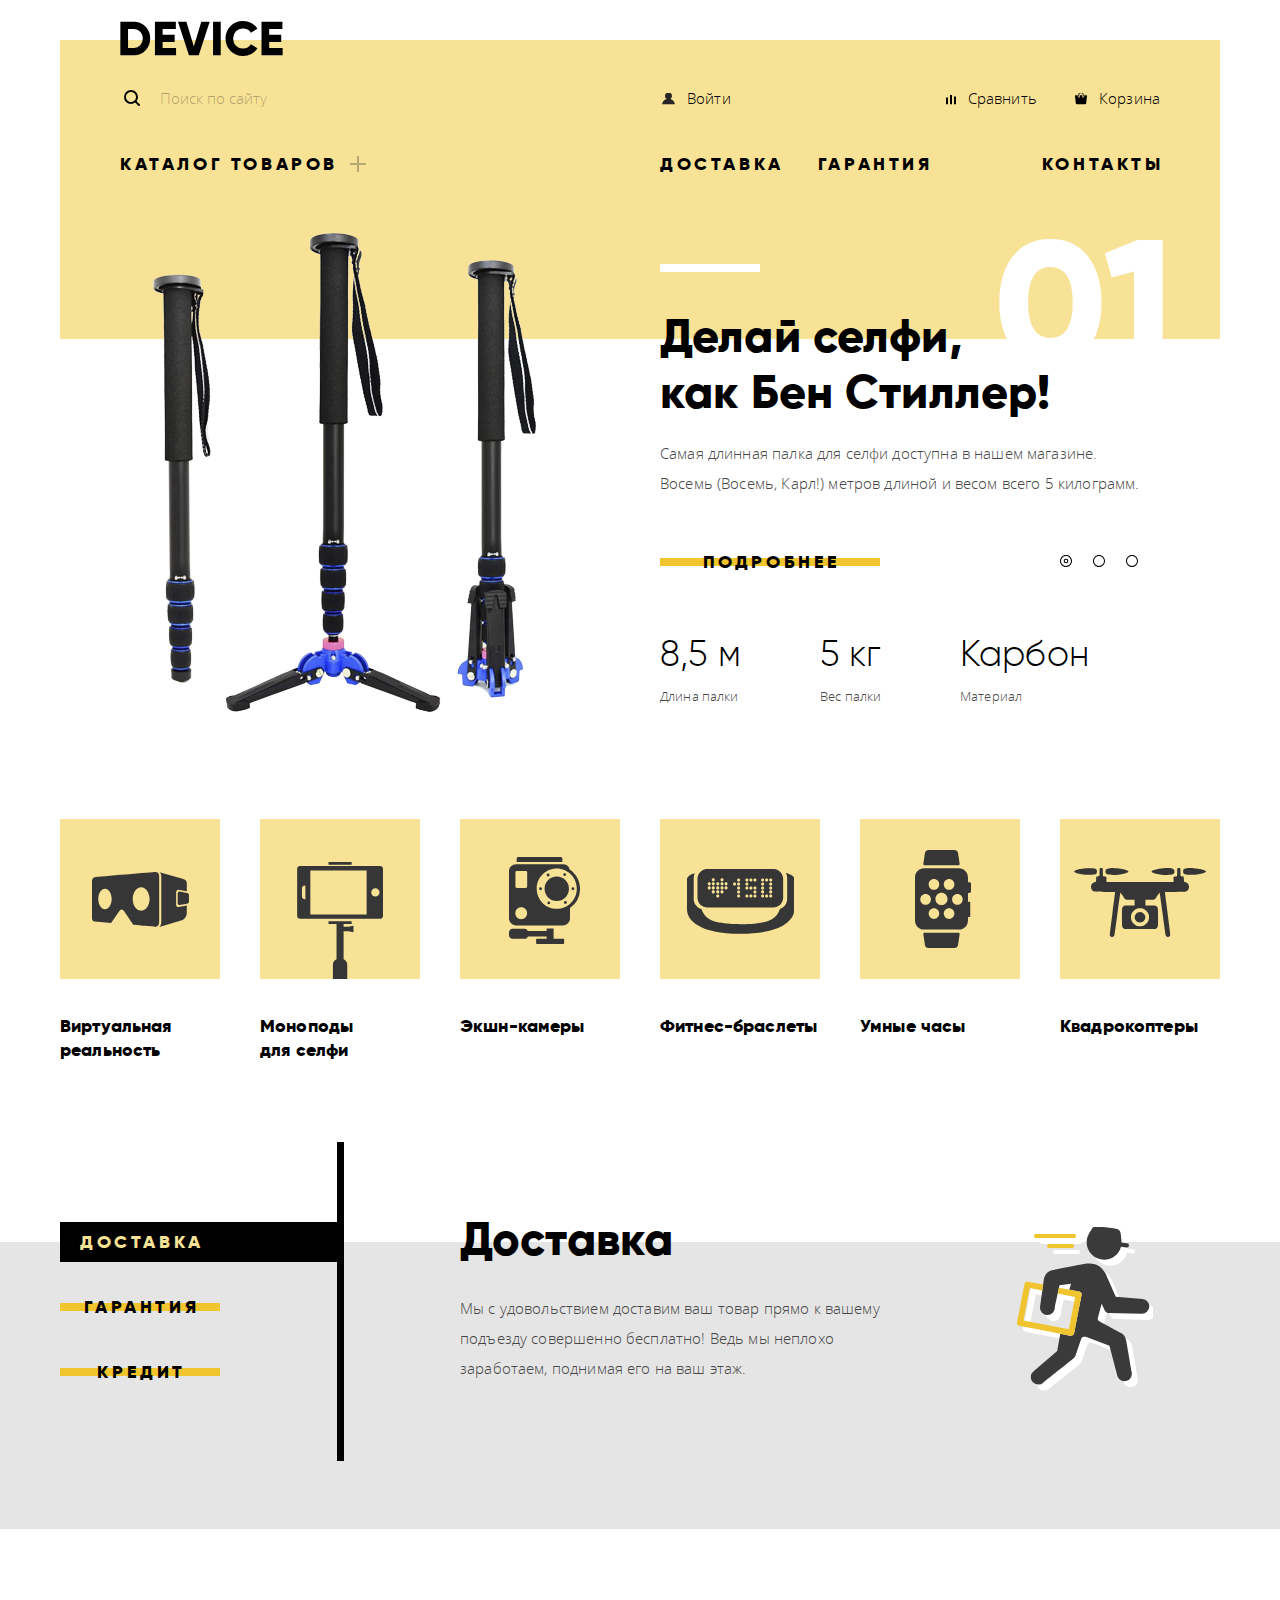
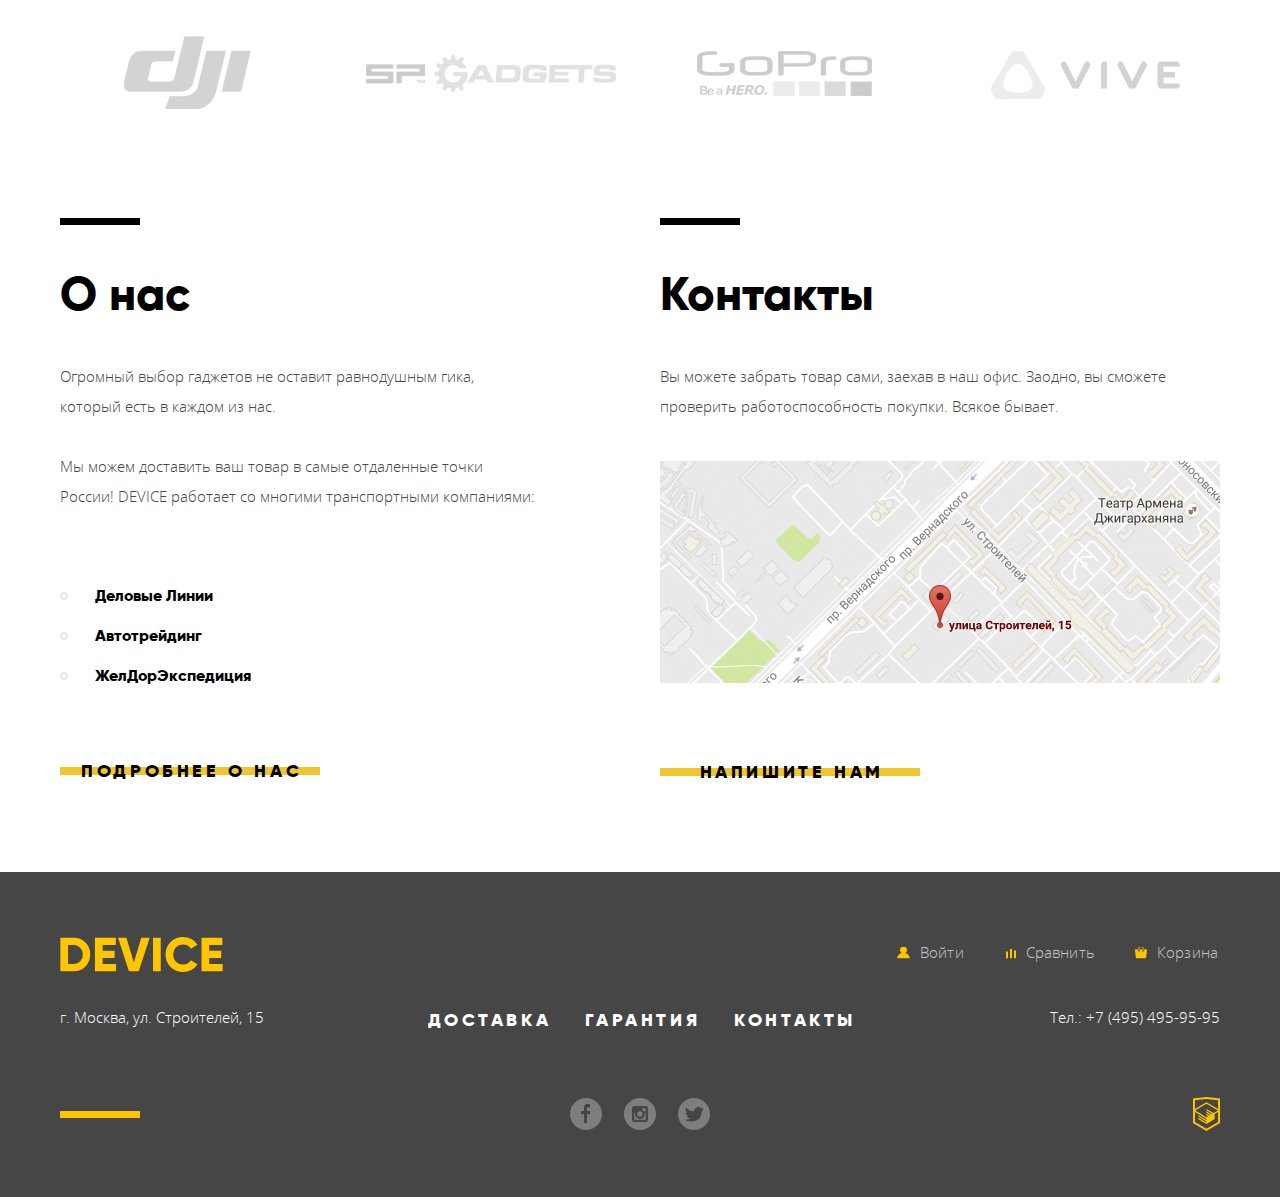
==== index.html @ 0b13998e "Исправлены атрибуты у iframe, исправлены лейблы к инпутам" ====
<!DOCTYPE html>
<html lang="ru">
	<head>
		<meta charset="utf-8">
		<title>HTML Academy: Девайс</title>
		<link rel="stylesheet" href="css/normalize.css">
		<link rel="stylesheet" href="css/style.css">
	</head>
	<body>

		<header class="main-header">
			<nav class="navigation">
				<div class="navigation__logo">
					<a>
						<img src="img/logo-header.svg" width="163" height="35" alt="Логотип интернет-магазина Девайс.">
					</a>
				</div>  
				
				<div class="nav-wrapper-top">
					<form class="navigation__search search" method="get" action="https://echo.htmlacademy.ru">
						<input class="search__field" type="search" name="search" placeholder="Поиск по сайту">
						<button type="submit" class="search__button">Найти</button>
					</form> 

					<ul class="navigation__actions header-actions">
						<li class="header-actions__item header-actions__item--login">
							<a href="#">Войти</a>
						</li>
						<li class="header-actions__item header-actions__item--compare">
							<a href="#">Сравнить</a>
						</li>
						<li class="header-actions__item header-actions__item--cart">
							<a href="#">Корзина</a>
						</li>
					</ul>
				</div>

				<div class="nav-wrapper-bottom">
					<section class="navigation__catalog nav-catalog">
						<h2 class="nav-catalog__title"> <button type="button">Каталог товаров</button></h2>
						<div class="nav-catalog__wrapper">
							<ul class="nav-catalog__list">
								<li class="nav-catalog__item">
									<a href="#">Виртуальная реальность</a>
								</li>
								<li class="nav-catalog__item">
									<a href="#">Фитнес-браслеты</a>
								</li>
								<li class="nav-catalog__item">
									<a href="#">Квадрокоптеры</a>
								</li>
								<li class="nav-catalog__item">
									<a href="catalog.html">Моноподы для селфи</a>
								</li>
								<li class="nav-catalog__item">
									<a href="#">Умные часы</a>
								</li>
								<li class="nav-catalog__item">
									<a href="#">Экшн-камеры</a>
								</li>							
							</ul>
						</div>
					</section>

					<ul class="navigation__main main-nav">
						<li class="main-nav__item"><a href="#">Доставка</a></li>
						<li class="main-nav__item"><a href="#">Гарантия</a></li>
						<li class="main-nav__item main-nav__item--contacts"><a href="#">Контакты</a></li>
					</ul>
				</div>
			</nav>

		</header>

		<main class="main-page">
			<h1 class="main-page__title visually-hidden">Device — интернет-магазин гаджетов</h1>

			<section class="popular">
				<h2 class="popular__title visually-hidden">Популярные товары</h2>

				<ol class="popular__list popular-list">
					<li class="popular-list__item popular-list__item--current" id="slide1">
						<div class="popular-list__image">
							<img src="img/slider-1.png" width="384" height="486" alt="Длинная селфи-палка с триногой.">
						</div>
						<div class="popular-list__info">
							<b class="popular-list__slogan">Делай селфи,<br> как Бен Стиллер!</b>
							<p class="popular-list__about">Самая длинная палка для селфи доступна в нашем магазине. Восемь (Восемь, Карл!) метров длиной и весом всего 5 килограмм.</p>
							<table class="popular-list__table">
								<tr>				
									<td>8,5 м</td>
									<td>Длина палки</td>
								</tr>
								<tr>				
									<td>5 кг</td>
									<td>Вес палки</td>
								</tr>
								<tr>				
									<td>Карбон</td>
									<td>Материал</td>
								</tr>
							</table>
							<a class="popular-list__more button" href="#">Подробнее</a>
						</div>
					</li>
					<li class="popular-list__item" id="slide2">
						<div class="popular-list__image">
							<img src="img/slider-2.png" width="345" height="485" alt="Фитнес-браслет с мотивирующей фразой на дисплее.">
						</div>
						<div class="popular-list__info">
							<b class="popular-list__slogan">Худеем<br> правильно!</b>
							<p class="popular-list__about">Мотивирующие фитнес-браслеты помогут найти в себе силы не пропускать занятия и соблюдать диету.</p>					
							<table class="popular-list__table">
								<tr>
									<td>48 часов</td>
									<td>Без подзарядки</td>
								</tr>
							</table>
							<a class="popular-list__more button" href="#">Подробнее</a>
						</div>
					</li>
					<li class="popular-list__item" id="slide3">
						<div class="popular-list__image">
							<img src="img/slider-3.png" width="526" height="334" alt="Квадрокоптер с лазером в виде камеры.">
						</div>
						<div class="popular-list__info">
							<b class="popular-list__slogan">Порхает как бабочка, жалит как пчела!</b>
							<p class="popular-list__about">Этот обычный, на первый взгляд, квадрокоптер оснащен мощным лазером, замаскированным под стандартную камеру.</p>
							<table class="popular-list__table">
								<tr>
									<td>800 м</td>
									<td>Дальность полета</td>
								</tr>
								<tr>
									<td>50 м</td>
									<td>Радиус поражения</td>
								</tr>
							</table>
							<a class="popular-list__more button" href="#">Подробнее</a>
						</div>
					</li>
				</ol>

				<ul class="popular__navigation popular-nav">
					<li class="popular-nav__item popular-nav__item--current">
						<button type="submit">
							<span class="visually-hidden">Первый слайд</span>
						</button>
					</li>
					<li class="popular-nav__item">
						<button type="submit">
							<span class="visually-hidden">Второй слайд</span>
						</button>
					</li>
					<li class="popular-nav__item">
						<button type="submit">
							<span class="visually-hidden">Третий слайд</span>
						</button>
					</li>
				</ul>

			</section>

			<section class="catalog">
				<h2 class="catalog__title visually-hidden">Каталог товаров</h2>
				<ul class="catalog__list">
					<li class="catalog__item catalog__item--vr">
						<a href="#">Виртуальная реальность</a>
					</li>
					<li class="catalog__item catalog__item--selfie">			
						<a href="catalog.html">Моноподы<br> для селфи</a>
					</li>
					<li class="catalog__item catalog__item--action-camera">
						<a href="#">Экшн-камеры</a>
					</li>
					<li class="catalog__item catalog__item--bracelet">
						<a href="#">Фитнес-браслеты</a>
					</li>
					<li class="catalog__item catalog__item--smart-watch">
						<a href="#">Умные часы</a>
					</li>
					<li class="catalog__item catalog__item--copter">
						<a href="#">Квадрокоптеры</a>
					</li>
				</ul>
			</section>

			<section class="services">
				<div class="services__wrapper">
					<h2 class="services__title visually-hidden">Сервисы</h2>
					
					<ul class="services__navigation services-nav">
						<li class="services-nav__item">
							<button class="button services-nav__button services-nav__button--current" type="button">
								Доставка
							</button>
						</li>
						<li class="services-nav__item">
							<button class="button services-nav__button" type="button">
								Гарантия
							</button>
						</li>
						<li class="services-nav__item">
							<button class="button services-nav__button" type="button">
								Кредит
							</button>
						</li>
					</ul>

					<ul class="services__list">
						<li class="services__item services__item--current services__item--delivery">
							<h3 class="services__subtitle">Доставка</h3>
							<p class="services__description">
								Мы с удовольствием доставим ваш товар прямо к вашему подъезду совершенно бесплатно! Ведь мы неплохо заработаем, поднимая его на ваш этаж.
							</p>
						</li>
						<li class="services__item services__item--warranty">
							<h3 class="services__subtitle">Гарантия</h3>
							<p class="services__description">
								Если из-за возгарания купленного у нас товара у нас сгорит дом — не переживайте, мы выдадим вам новый.<br> Товар, не дом, конечно же.
							</p>
						</li>
						<li class="services__item services__item--credit">
							<h3 class="services__subtitle">Кредит</h3>
							<p class="services__description">
								Залезть в долговую яму стало проще! Кредитные консультанты подберут для вас наиболее выгодные условия кредита. Выгодные для нашего банка, разумеется.
							</p>
						</li>
					</ul>
				</div>
			</section>

			<section class="companies">
				<h2 class="companies__title visually-hidden">Производители</h2>
				<ul class="companies__list">
					<li class="companies__item">
						<a class="companies__link" href="#">
							<img class="companies__image" src="img/logo-1-mod.jpg" width="260" height="100" alt="DJI">
						</a>
					</li>
					<li class="companies__item">
						<a class="companies__link" href="#">
							<img class="companies__image" src="img/logo-2-mod.jpg" width="260" height="100" alt="SP Gadgets">
						</a>
					</li>
					<li class="companies__item">
						<a class="companies__link" href="#">
							<img class="companies__image" src="img/logo-3-mod.jpg" width="260" height="100" alt="GoPro">
						</a>
					</li>
					<li class="companies__item">
						<a class="companies__link" href="#">
							<img class="companies__image" src="img/logo-4-mod.jpg" width="260" height="100" alt="VIVE">
						</a>
					</li>
				</ul>

			</section>
			<div class="index-columns">
				<section class="about">
					<h2 class="about__title">О нас</h2>

					<div class="about__info">
						<p>Огромный выбор гаджетов не оставит равнодушным гика, который есть в каждом из нас.</p>
						<p>Мы можем доставить ваш товар в самые отдаленные точки России! DEVICE работает со многими транспортными компаниями:</p>
					</div>

					<ul class="about__list">
						<li class="about__item">Деловые Линии</li>
						<li class="about__item">Автотрейдинг</li>
						<li class="about__item">ЖелДорЭкспедиция</li>
					</ul>

					<a href="#" class="about__more button">Подробнее о нас</a>

				</section>

				<section class="contacts">
					<h2 class="contacts__title">Контакты</h2>

					<p class="contacts__info">
						Вы можете забрать товар сами, заехав в наш офис. Заодно, вы сможете проверить работоспособность покупки. Всякое бывает.
					</p>

					<a href="#" class="contacts__map">
						<img src="img/map.jpg" width="560" height="222" alt="Наш магазин на карте.">
					</a>

					<a href="#" class="contacts__more button">Напишите нам</a>

				</section>
			</div>
				
			<section class="modal write-us">
				<h2 class="write-us__title visually-hidden">Форма отправки сообщения</h2>

				<button class="modal__close" type="button">
					<span class="visually-hidden">Закрыть</span>
				</button>

				<form class="write-us__form" method="post" action="https://echo.htmlacademy.ru">
					<p>
						<label class="write-us__label" for="client-name">Ваше имя:</label>
						<input class="write-us__field" name="name" id="client-name" type="text" placeholder="Имя Фамилия">
					</p>
					<p>
						<label class="write-us__label" for="client-email">Ваш e-mail:</label>
						<input class="write-us__field" name="email" id="client-email" type="text" placeholder="email@example.com">
					</p>
					<p class="write-us__textarea">
						<label class="write-us__label" for="client-message">Текст письма:</label>
						<textarea class="write-us__field" name="message" id="client-message" cols="100" rows="5" placeholder="В свободной форме"></textarea>
					</p>

					<button class="modal__send button" type="submit">Отправить</button>

				</form>
				

			</section>

			<section class="modal map">
				<h2 class="map__title visually-hidden">Наш магазин на карте</h2>

				<button class="modal__close" type="button">
					<span class="visually-hidden">Закрыть</span>
				</button>

				<div class="map__image">
					<iframe src="https://www.google.com/maps/embed?pb=!1m18!1m12!1m3!1d2249.112374947344!2d37.527429315801285!3d55.68703400453021!2m3!1f0!2f0!3f0!3m2!1i1024!2i768!4f13.1!3m3!1m2!1s0x46b54cf65f5c8955%3A0x694710ccd55501e!2z0YPQuy4g0KHRgtGA0L7QuNGC0LXQu9C10LksIDE1LCDQnNC-0YHQutCy0LAsIDExOTMxMQ!5e0!3m2!1sru!2sru!4v1551282227702" width="960" height="559" style="border:0" allowfullscreen></iframe>
					<img src="img/map-big.jpg" width="960" height="559" alt="Наш магазин находится по адресу ул. Строителей 15, Москва.">
				</div>

			</section>

		</main>

		<footer class="main-footer">
			<div class="footer-container">
				<div class="footer-wrapper-top">
					<div class="main-footer__logo">
						<a>
							<img src="img/logo-footer.svg" width="163" height="35" alt="Логотип интернет-магазина Девайс.">
						</a>
					</div>

					<ul class="main-footer__actions footer-actions">
						<li class="footer-actions__item footer-actions__item--login">
							<a href="#">Войти</a>
						</li>
						<li class="footer-actions__item footer-actions__item--compare">
							<a href="#">Сравнить</a>
						</li>
						<li class="footer-actions__item footer-actions__item--cart">
							<a href="#">Корзина</a>
						</li>
					</ul>
				</div>
				
				<div class="footer-wrapper-middle">
					<address class="footer__shop-address">
						г. Москва, ул. Строителей, 15
					</address>

					<ul class="footer__nav footer-nav">
						<li class="footer-nav__item"><a href="#">Доставка</a></li>
						<li class="footer-nav__item"><a href="#">Гарантия</a></li>
						<li class="footer-nav__item"><a href="#">Контакты</a></li>
					</ul>

					<a class="footer__shop-phone" href="tel:+7(495)495-95-95">
						Тел.: +7 (495) 495-95-95
					</a>
				</div>
				
				<div class="footer-wrapper-bottom">
					<ul class="footer__social social-list">
						<li class="social-list__item social-list__item--facebook">
							<a href="#"><span class="visually-hidden">Девайс на Фейсбуке</span></a>
						</li>
						<li class="social-list__item social-list__item--instagram">
							<a href="#"><span class="visually-hidden">Девайс в Инстаграме</span></a>
						</li>
						<li class="social-list__item social-list__item--twitter">
							<a href="#"><span class="visually-hidden">Девайс в Твиттере</span></a>
						</li>
					</ul>
					<div class="footer__copyright">
						<a href="https://htmlacademy.ru/intensive/htmlcss">
							<span class="visually-hidden">Разработано для HTML Academy</span>
						</a>
					</div>
				</div>
			</div>

		</footer>
	
	<script src="js/script.js"></script>

	</body>

</html>
---- css/style.css ----
@font-face {
	font-family: "Open Sans";
	src: url("../fonts/opensans.woff2") format("woff2"),
		 url("../fonts/opensans.woff") format("woff");
	font-weight: 400;
	font-style: normal;	
}

@font-face {
	font-family: "Open Sans";
	src: url("../fonts/opensanslight.woff2") format("woff2"),
		 url("../fonts/opensanslight.woff") format("woff");
	font-weight: 300;
	font-style: normal;	
}

@font-face {
	font-family: "Gilroy";
	src: url("../fonts/gilroylight.woff2") format("woff2"),
		 url("../fonts/gilroylight.woff") format("woff");
	font-weight: 300;
	font-style: normal;	
}

@font-face {
	font-family: "Gilroy";
	src: url("../fonts/gilroyextrabold.woff2") format("woff2"),
		 url("../fonts/gilroyextrabold.woff") format("woff");
	font-weight: 800;
	font-style: normal;	
}

body {
	margin: 0;

	font-family: "Open Sans", Arial, sans-serif;
	font-size: 15px;
	line-height: 30px;
	font-weight: 300;
	letter-spacing: 0.01em;
	color: #464646;

	background-color: #ffffff;
}

img {
	max-width: 100%;
	height: auto;
}

a {
	text-decoration: none;
}

.container {
	min-width: 1200px;
	width: 100%;

	overflow-x: hidden;
}

.main-header {
	/*position: relative;*/

	width: 1160px;
	padding: 0 20px;
	margin: 0 auto;
}

.inner-header {
	margin-bottom: 40px;
}

.navigation {
	display: flex;
	flex-direction: column;

	padding: 0 60px;
	padding-bottom: 45px;

	color: #000000;

	background-color: #f7e296;
	background-image: linear-gradient(to bottom, #ffffff 40px, #f7e296 40px);
}

.nav-wrapper-top,
.nav-wrapper-bottom {
	display: flex;
	justify-content: space-between;
	align-items: center;
}

.nav-wrapper-top {
	margin-bottom: 27px;
}

.navigation a {
	color: #000000;
}

.navigation a:hover {
	color: rgba(0, 0, 0, 0.6);
}

.navigation a:active {
	color: rgba(0, 0, 0, 0.3);
}

.navigation__logo {
	margin-top: 21px;
	margin-bottom: 10px;
}

.navigation__logo a[href]:hover,
.main-footer__logo a[href]:hover {
	opacity: 0.6;
}

.navigation__logo a[href]:active,
.main-footer__logo a[href]:active {
	opacity: 0.3;
}

.navigation__search::before {
	content: "";

	position: absolute;
	top: 50%;
	left: 4px;

	transform: translateY(-50%);

	width: 16px;
	height: 16px;

	background-image: url(../img/search.svg);
	background-repeat: no-repeat;
	background-position: 0 0;
}

.navigation__search {
	position: relative;

	width: 400px;
	padding-left: 40px;
}

.search__field {
	padding: 0;

	color: #000000;
	font-family: inherit;
	font-weight: inherit;

	background-color: transparent;

	border: none;
}

.search__field::placeholder {
	color: rgba(0, 0, 0, 0.3);
}

.navigation__search:hover .search__field::placeholder { 
	color: rgba(0, 0, 0, 0.6);
} 

.search__button {
	padding: 15px 20px;
	margin-left: 11px;

	visibility: hidden;

	transition-property: visibility;
	transition-duration: 0.1s;

	color: #000000;
	font-family: inherit;
	font-weight: inherit;

	background-color: #f7e296;

	border: none;
	outline: 2px solid #000000;
}

.search__button:hover,
.search__button:focus {
	visibility: visible;

	color: #ffffff;

	background-color: #000000;

	outline: 2px solid #000000;
}

.search__button:active {
	color: rgba(255, 255, 255, 0.3);
}

.search__field {
	width: 300px;
}

.search__field:focus {
	color: #000000;

	outline: none;
}

.search__field:focus + .search__button {
	visibility: visible;

	color: #000000;

	background-color: #f7e296;
}

.search__button::after {
	content: "";

	position: absolute;
	top: 100%;
	right: 0;

	width: 0;
	height: 2px;

	background-color: #000000;

	transition-property: width;
	transition-duration: 0.35s;
}

.search__field:focus + .search__button::after {
	width: 100%;
}

.header-actions {
	display: flex;
	flex-wrap: wrap;

	margin: 0;
	padding: 0;
	width: 485px;

	list-style: none;
}

.header-actions__item a {
	position: relative;

	margin-left: 50px;
	padding-left: 12px;
}

.header-actions__item:first-child a {
	margin-left: 0;
	/*padding-left: 26px;*/
	margin-left: 0;
}

.header-actions__item a::before {
	content: "";

	position: absolute;
	top: 50%;
	/*left: 0;*/
	right: 100%;

	transform: translateY(-50%);
	margin-top: -1px;

	width: 15px;
	height: 15px;

	/*background-color: #fff;*/
}

.header-actions__item--login a::before {
	background-image: url("../img/user.svg");
	background-position: right bottom;
	background-repeat: no-repeat;
}

.header-actions__item--compare a::before {
	background-image: url("../img/compare.svg");
	background-position: right bottom;
	background-repeat: no-repeat;
}

.header-actions__item--cart a::before {
	background-image: url("../img/cart.svg");
	background-position: right bottom;
	background-repeat: no-repeat;
}

.header-actions__item a:hover::before {
	opacity: 0.6;
}

.header-actions__item a:active::before {
	opacity: 0.3;
}

.header-actions__item--login {
	margin-right: auto;
}

.inner-header .header-actions__item--login {
	margin-right: 0;
}

.header-actions__item--logout {
	margin-right: auto;
	margin-left: 20px;
}

.header-actions__item--logout button {
	padding: 0;

	cursor: pointer;

	font: inherit;
	color: rgba(0, 0, 0, 0.3);

	background-color: transparent;

	border: none;
}

.nav-wrapper-bottom {
	position: relative;
}

.nav-catalog__title {
	display: inline-flex;

	margin: 0;
	width: 300px;
}

.nav-catalog__title button {
	position: relative;

	padding: 0;
	padding-right: 28px;

	font-family: "Gilroy", Arial, sans-serif;
	font-weight: 800;
	font-size: 18px;
	line-height: 24px;
	letter-spacing: 0.2em;
	text-transform: uppercase;

	background-color: transparent;

	border: none;
}

.nav-catalog__title button:hover {
	cursor: pointer; 

	color: rgba(0, 0, 0, 0.6);
}

.nav-catalog__title button:active {
	color: rgba(0, 0, 0, 0.3);
}

.nav-catalog__title button::after {
	opacity: 0.3;

	content: "";

	position: absolute;
	top: 50%;
	right: 0;

	transform: translateY(-50%);

	width: 16px;
	height: 16px;

	background-image: url(../img/plus.svg);
	background-position: 0 0;
	background-repeat: no-repeat;
}

.nav-catalog__wrapper {
	display: none;

	position: absolute;
	top: 100%;
	left: -60px;

	width: 100%;
	padding: 0px 60px;

	background-color: #f7e296;
}

.nav-catalog__list {
	display: flex;
	flex-wrap: wrap;

	margin: 0;
	padding: 32px 0;
	padding-top: 18px;

	width: 700px;

	line-height: 36px;

	list-style: none;
}

.nav-catalog__item {
	/*margin-left: 40px;*/
	width: 200px;
}

.nav-catalog__item:nth-child(3n-1) {
	margin-left: 40px;
}

.nav-catalog__item:nth-child(5) {
	width: 400px;
}

.main-nav {
	display: flex;
	flex-wrap: wrap;

	margin: 0;
	padding: 0;
	width: 500px;
	
	font-family: "Gilroy", Arial, sans-serif;
	font-weight: 800;
	font-size: 18px;
	line-height: 24px;
	letter-spacing: 0.2em;
	text-transform: uppercase;

	list-style: none;
}

.main-nav__item {
	margin-right: 34px;
}

.main-nav__item:last-child {
	margin-right: -0.2em; /* это ок? :с */
}

.main-nav__item--contacts {
	margin-left: auto;
}

.popular {
	margin: 0 auto;
	margin-bottom: 40px;
	width: 1160px;
	padding: 0 20px;
}

.popular-nav {
	transform: translate(1000px, -203px);

	display: flex;
	flex-wrap: wrap;
	justify-content: space-between;

	margin: 0;
	padding: 0;
	width: 78px;

	list-style: none;
}

.popular-nav__item button {
	cursor: pointer;
	
	width: 12px;
	height: 12px;
	padding: 0;

	border: none;
	
	background-image: url(../img/slider-button-empty.svg);
	background-repeat: no-repeat;
	background-size: 12px 12px;
	background-color: transparent;
	/*background-color: #ff0;*/
}

.popular-nav__item--current button {
	background-image: url(../img/slider-button.svg);
}

.popular-list {
	counter-reset: myCounter;

	box-sizing: border-box;
	margin: 0;
	padding: 0;

	list-style: none;
}

.popular-list__item {
	visibility: visible;

	display: flex;

	background-image: linear-gradient(to bottom, #f7e296 115px, transparent 115px);
}

.popular-list__item:nth-child(2),
.popular-list__item:nth-child(3) {
	position: absolute;
	visibility: hidden;
}

.popular-list__image {
	box-sizing: border-box;
	margin: 0 auto;
	min-height: 525px;
}

.popular-list__item:nth-child(1) .popular-list__image {
	padding-top: 5px;
	padding-left: 30px;
}

.popular-list__item:nth-child(2) .popular-list__image {
	padding-top: 15px;
	padding-left: 44px;
}

.popular-list__item:nth-child(3) .popular-list__image {
	padding-top: 70px;
	padding-left: 10px;
}

.popular-list__info {
	position: relative;

	display: flex;
	flex-direction: column;

	width: 500px;
	padding-right: 60px;
	padding-top: 84px;
	margin-left: auto;
}

.popular-list__info::before {
	content: "";

	position: absolute;
	top: 40px;
	left: 0;

	width: 100px;
	height: 8px;

	background-color: #fff;
}

.popular-list__info::after {
	counter-increment: myCounter;
  	content: "0" counter(myCounter);

	position: absolute;
	top: -10px;
	right: 45px;
	
	font-family: "Gilroy", Arial, sans-serif;
	font-weight: 800;
	font-size: 179px;
	line-height: 179px;
	color: #ffffff;

	z-index: 0;

	/*background-color: #f0f;*/
}

.popular-list__slogan {
	display: block;

	margin-bottom: 18px;

	font-family: "Gilroy", Arial, sans-serif;
	font-weight: 800;
	font-size: 47px;
	line-height: 56px;
	color: #000000;

	z-index: 1;
}

.popular-list__about {
	width: 490px;
	margin: 0;
	margin-bottom: 44px;
}

.popular-list__table {
	order: 4;

	border-collapse: collapse;
	border-spacing: 0;
}

.popular-list__table tbody {
	display: flex;
}

.popular-list__table tr {
	display: flex;
	flex-direction: column;

	width: 160px;
}

.popular-list__table tr:nth-child(2n) {
	width: 140px;
}

.popular-list__table td {
	padding: 0;

	font-size: 13px;
	line-height: 20px;
}

.popular-list__table td:nth-child(2n-1) {
	padding-bottom: 8px;

	font-family: "Gilroy", Arial, sans-serif;
	font-weight: 300;
	font-size: 36px;
	line-height: 48px;
	color: #000000;
}

.popular-list__more {
	display: block;
	margin-bottom: 48px;

	width: 220px;

	text-align: center;
}

.catalog__list {
	display: flex;
	flex-wrap: wrap;
	justify-content: space-between;

	width: 1160px;
	margin: 0 auto;
	margin-bottom: 80px;
	padding: 0 20px;

	list-style: none;
}

.catalog__item {
	width: 160px;

	font-family: "Gilroy", Arial, sans-serif;
	font-weight: 800;
	font-size: 18px;
	line-height: 24px;
	color: #000000;
}

.catalog__item a {
	position: relative;

	display: block;

	padding-top: 195px;

	color: #000000;

	background-image: linear-gradient(to bottom, #f7e296 160px, transparent 160px);
}

.catalog__item a:hover {
	background-image: linear-gradient(to bottom, #f0c52e 160px, transparent 160px);
}

.catalog__item a:active {
	color: rgba(0, 0, 0, 0.3);
}

.catalog__item a:active::before {
	opacity: 0.3;
}

.catalog__item a::before {
	content: "";

	position: absolute;
	top: 0;
	left: 0;

	width: 100%;
	height: 160px;
	margin-bottom: 35px;

	background-repeat: no-repeat;
	background-position: center center;
}

.catalog__item--vr a::before {
	background-image: url(../img/popular-1.svg);
}

.catalog__item--selfie a::before {
	background-image: url(../img/popular-2.svg);
	background-position: center bottom;
}

.catalog__item--action-camera a::before {
	background-image: url(../img/popular-3.svg);
	background-position: 49px 38px;
}

.catalog__item--bracelet a::before {
	background-image: url(../img/popular-4.svg);
	background-position: center 50px;
}

.catalog__item--smart-watch a::before {
	background-image: url(../img/popular-5.svg);
	background-position: 55px center;
}

.catalog__item--copter a::before {
	background-image: url(../img/popular-6.svg);
	background-position: center 49px;
}

.services {
	margin-bottom: 95px;

	background-image: linear-gradient(to bottom, transparent 100px, #e5e5e5 100px);
}

.services__wrapper {
	display: flex;

	width: 1160px;
	padding: 0 20px;
	margin: 0 auto;
}

.services-nav {
	position: relative;

	flex-shrink: 0;

	width: 280px;
	margin: 0;
	padding: 0;
	padding-top: 80px;
	padding-bottom: 44px;

	list-style: none;
}

.services-nav::after {
	content: "";

	position: absolute;
	top: 0;
	right: -4px;

	width: 7px;
	height: calc(100% - 68px);

	background-color: #000000;
}

.services-nav__item {
	margin-bottom: 25px;
}

.services-nav__button {
	cursor: pointer;

	width: 160px;

	border: none;
}

button.services-nav__button--current {
	width: 100%;
	padding-left: 20px;
	
	text-align: left;
	color: #f7e296;
	
	background: none;
	background-color: #000000;
}

.services__list {
	width: 100%;
	margin: 0;
	padding: 0;
	margin-left: 120px;
	margin-bottom: 146px;

	list-style: none;
}

.services__item {
	position: relative;

	display: none;
	
	margin-top: 73px;
}

.services__item--current {
	display: block;
}

.services__item::after {
	content: "";

	position: absolute;
	right: 0;
	bottom: 0;

	width: 180px;
	height: 200px;

	background-repeat: no-repeat;
}

.services__item--delivery::after {
	right: 45px;
	bottom: -8px;

	background-image: url(../img/delivery.svg);
	background-position: bottom center;
}

.services__item--warranty::after {
	right: 45px;
	bottom: -15px;

	background-image: url(../img/warranty.svg);
	background-position: bottom center;
}

.services__item--credit::after {
	right: 57px;
	bottom: -8px;

	background-image: url(../img/credit.svg);
	background-position: bottom center;
}

.services__subtitle {
	margin: 0;
	margin-bottom: 30px;

	font-family: "Gilroy", Arial, sans-serif;
	font-weight: 800;
	font-size: 47px;
	line-height: 48px;
	color: #000000;
}

.services__description {
	width: 435px;
	margin: 0;
}

.companies {
	margin-bottom: 85px;
}

.companies__list {
	display: flex;
	flex-wrap: wrap;
	justify-content: space-between;
	
	width: 1160px;
	margin: 0 auto;
	padding: 0 20px;

	list-style: none;
}

.companies__image {
	filter: grayscale(100%);
	opacity: 0.2;
}

.companies__link:hover .companies__image {
	filter: grayscale(0);
	opacity: 1;
}

.index-columns {
	display: flex;
	justify-content: space-between;

	width: 1160px;
	margin: 0 auto;
	margin-bottom: 80px;
	padding: 0 20px;
}

.about,
.contacts {
	position: relative;

	width: 560px;
	padding-top: 52px;

	letter-spacing: 0;

	background-color: #ffffff;
}

.about::before,
.contacts::before {
	content: "";

	position: absolute;
	top: 0;
	left: 0;

	width: 80px;
	height: 7px;

	background-color: #000000;
}

.about__info {
	width: 475px;
}

.about__info p {
	margin: 0;
	margin-bottom: 30px;

}

.about__info p:last-child {
	margin-bottom: 65px;
}

.about__list {
	padding: 0;
	margin-bottom: 55px;

	list-style: none;
}

.about__item {
	position: relative;

	padding-left: 35px;

	font-family: "Gilroy", Arial, sans-serif;
	font-weight: 800;
	font-size: 16px;
	line-height: 40px;
	color: #000000;
}

.about__item::before {
	content: "";

	position: absolute;
	top: 50%;
	left: 0;

	transform: translateY(-50%);

	width: 8px;
	height: 8px;
	border-radius: 50%;

	background-color: #e5e5e5;
}

.about__item::after {
	content: "";

	position: absolute;
	top: 50%;
	left: 2px;

	transform: translateY(-50%);

	width: 4px;
	height: 4px;
	border-radius: 50%;

	background-color: #ffffff;
}

.about__title,
.contacts__title,
.inner-page__title {
	margin: 0;
	margin-bottom: 43px;

	font-family: "Gilroy", Arial, sans-serif;
	font-weight: 800;
	font-size: 47px;
	line-height: 48px;
	color: #000000;
}

.about__more,
.contacts__more {
	display: block;
	
	width: 260px;

	text-align: center;
}

.contacts__info {
	margin: 0;
	margin-bottom: 40px;
}

.contacts__map {
	display: block;

	margin-bottom: 60px;
}

.button {
	box-sizing: border-box;

	padding: 8px 0;
	padding-left: 0.2em;

	font-family: "Gilroy", Arial, sans-serif;
	font-weight: 800;
	font-size: 18px;
	line-height: 24px;
	letter-spacing: 0.2em;
	text-transform: uppercase;
	color: #000000;

	background-image: linear-gradient(#f0c52e, #f0c52e);
	background-size: 100% 8px;
	background-repeat: no-repeat;
	background-position: left center;
	background-color: transparent;

	transition: 0.3s background;

}

.button:hover {
	background-size: 100% 100%;
}

.button:active {
	color: rgba(0, 0, 0, 0.3);
}

.inner-page {
	width: 1160px;
	margin: 0 auto; 
	padding: 0 20px;

	/*outline: 3px solid red;*/
}

.inner-nav-wrapper {
	width: 1040px;
	margin: 0 auto; 
	margin-bottom: 47px;
}

.inner-page__title {
	margin-bottom: 23px;
}

.breadcrumbs {
	display: flex;
	flex-wrap: wrap;

	padding: 0;
	margin: 0;

	list-style: none;

	font-size: 14px;
	line-height: 24px;
	color: rgba(0, 0, 0, 0.3);
}

.breadcrumbs__item {
	position: relative;

	margin-right: 37px;
}

.breadcrumbs__item::after {
	content: "";

	position: absolute;
	top: 50%;
	left: 100%;

	transform: translateY(-50%);

	width: 4px;
	height: 7px;
	margin-left: 17px;

	background-image: url(../img/nav-arrow.svg);
	background-repeat: no-repeat;
	background-position: center 0;
}

.breadcrumbs__item--current::after {
	display: none;
}


.breadcrumbs__item a {
	color: rgba(0, 0, 0, 0.3);
}

.breadcrumbs__item a[href]:hover {
	color: rgba(0, 0, 0, 0.6);
}

.breadcrumbs__item a[href]:active {
	color: rgba(0, 0, 0, 0.1);
}

.catalog-columns {
	display: flex;

	width: 1160px;
}

.filter {
	position: relative;

	min-width: 268px;
	margin-left: 60px;

	background-color: #efefef;
}

.filter::before {
	content: "";

	position: absolute;
	top: 0;
	right: 100%;

	width: 600%;
	height: 100%;

	background-image: linear-gradient(to bottom, #dbdbdb 70px, #eeeeee 70px);
}

.filter fieldset {
	border: none;
	padding: 0;
	margin-bottom: 32px;
}

.filter__title,
.sort__title {
	margin: 0;

	font-family: "Gilroy", Arial, sans-serif;
	font-weight: 800;
	font-size: 16px;
	line-height: 24px;
	letter-spacing: 0.2em;
	color: #000000;
	text-transform: uppercase;
}

.filter__title {
	display: flex; /**/
	align-items: center;

	width: 100%;
	min-height: 70px;
	margin-bottom: 68px;

	background-color: #dbdbdb;
}

.filter__form {
	width: 200px;
}

.filter__parameter {
	margin-bottom: 18px;

	font-family: "Gilroy", Arial, sans-serif;
	font-weight: 800;
	font-size: 18px;
	line-height: 24px;
	color: #000000;
}

.filter__parameter::before {
	content: "";

	display: block;
	margin-bottom: 10px;

	width: 200px;
	height: 2px;

	background-color: #000000;
}

.range-filter {
	position: relative;

	margin-top: 17px;
	margin-bottom: 5px;
}

.scale {
	width: auto;
	height: 2px;

	background-color: #dbdbdb;
}

.bar {
	width: 60%;
	height: 100%;

	background-color: #91c92f;
}

.toggle {
	position: absolute;

	width: 20px;
	height: 22px;

	background-image: url(../img/filter-button.svg);
}

.toggle-min {
	top: -10px;
	left: -7px;
}

.toggle-max {
	top: -10px;
	left: 105px;
}

.price-controls label,
.price-controls input {
	font-family: "Gilroy", Arial, sans-serif;
	font-weight: 300;
	font-size: 14px;
	line-height: 24px;
	letter-spacing: 0;
	color: rgba(0, 0, 0, 0.2);
}

.price-controls input {
	width: 65px;
	height: auto;
	padding: 0;

	background-color: transparent;
	border: none;
}

.filter-list {
	margin: 0;
	padding: 0;

	list-style: none;

	font-size: 14px;
	line-height: 40px;
	color: #000000;
}

.filter-list__item {
	padding-left: 40px;
}

.filter-list__item label {
	position: relative;

	display: block;

	cursor: pointer;
}

.filter-list__checkbox + label::before {
	content: "";

	position: absolute;
	top: 50%;
	left: -41px;

	transform: translateY(-50%);

	width: 27px;
	height: 23px;

	background-image: url(../img/checkbox-off.svg);
	background-repeat: no-repeat;
	background-position: 0 0;
}

.filter-list__checkbox + label:hover::before,
.filter-list__checkbox:focus + label::before {
	opacity: 0.6;
}

.filter-list__checkbox + label:active::before {
	opacity: 1;
	background-image: url(../img/checkbox-on.svg);
}

.filter-list__checkbox:checked + label::before {
	background-image: url(../img/checkbox-on.svg);
}

.filter-list__checkbox:checked + label:hover::before,
.filter-list__checkbox:focus:checked + label::before {
	opacity: 0.6;
}

.filter-list__checkbox:checked + label:active::before {
	opacity: 1;
	background-image: url(../img/checkbox-off.svg);
}

.filter-list__checkbox:disabled + label::before,
.filter-list__checkbox:disabled + label:hover::before,
.filter-list__checkbox:disabled + label:active::before {
	opacity: 0.25;
	background-image: url(../img/checkbox-off.svg);
}

.filter-list__checkbox:checked:disabled + label::before,
.filter-list__checkbox:checked:disabled + label:hover::before,
.filter-list__checkbox:checked:disabled + label:active::before {
	opacity: 0.25;
	background-image: url(../img/checkbox-on.svg);
}

.filter-list__radio + label::before {
	content: "";

	position: absolute;
	top: 50%;
	left: -42px;

	transform: translateY(-50%);

	width: 25px;
	height: 25px;

	background-image: url(../img/radio-off.svg);
	background-repeat: no-repeat;
}

.filter-list__radio:checked + label::before {
	background-image: url(../img/radio-on.svg);
}

.filter-list__radio:hover + label::before,
.filter-list__radio:focus + label::before {
	opacity: 0.6;
}

.filter-list__radio:active + label::before {
	opacity: 1;
	background-image: url(../img/radio-on.svg);
}

.filter-list__radio:checked:active + label::before {
	opacity: 1;
	background-image: url(../img/radio-off.svg);
}

.filter-list__radio:checked:disabled + label::before,
.filter-list__radio:checked:disabled:active + label::before {
	opacity: 0.25;
	background-image: url(../img/radio-on.svg);
}

.filter-list__radio:disabled + label::before,
.filter-list__radio:disabled:active + label::before {
	opacity: 0.25;
	background-image: url(../img/radio-off.svg);
}

.filter__button {
	cursor: pointer;

	border: none;

	width: 100%;
}

.sort {
	display: flex;
	justify-content: space-between;
	align-items: center;

	width: 760px;
	min-height: 70px;
	padding-left: 72px;

	background-color: #ebebeb;
}

.sort-wrapper {
	display: flex;
	justify-content: space-between;
	align-items: center;

	width: 560px;
}

.sort__list {
	display: flex;
	flex-wrap: wrap;
	justify-content: space-between;

	margin: 0;
	padding: 0;

	list-style: none;

	font-size: 14px;
	line-height: 18px;
	letter-spacing: 0;
	color: rgba(0, 0, 0, 0.3);
}

.sort__list:first-child {
	width: 288px;
}

.sort__type a {
	color: rgba(0, 0, 0, 0.3);
}

.sort__type a[href]:hover {
	color: rgba(0, 0, 0, 0.6);
}

.sort__type a[href]:active {
	color: rgba(0, 0, 0, 1);
}

.sort__type--current,
.sort__type--current a {
	color: #000000;
}

.sort__arrow a {
	display: block;
	margin-left: 20px;

	width: 10px;
	height: 10px; 

	background-repeat: no-repeat;
	background-position: 0 0; 
}

.sort__arrow a[href] {
	opacity: 0.2;
}

.sort__arrow a[href]:hover {
	opacity: 0.4;
}

.sort__arrow a[href]:active {
	opacity: 1;
}

.sort__arrow--up a {
	background-image: url(../img/icon-up-dir.svg);
}

.sort__arrow-down a {
	background-image: url(../img/icon-down-dir.svg);
}

.product-cards {
	position: relative;
}

.product-cards::after {
	content: "";

	position: absolute;
	top: 0;
	left: 100%;

	width: 600%;
	height: 70px;
	
	background-image: linear-gradient(to bottom, #ebebeb 70px, transparent 70px);
}

.product-cards-wrapper {
	width: 760px;
	margin-left: auto;
}

.product-cards__list {
	display: flex;
	flex-wrap: wrap;

	padding: 0;
	margin-top: 70px;
	margin-bottom: 35px;
	width: 760px;

	list-style: none;
}

.product-cards__item {
	display: flex;
	flex-direction: column;

	margin-left: 40px;
	margin-bottom: 45px;
}
.product-cards__item:nth-child(2n+1) {
	margin-left: 0;
}

.product-cards__item:nth-child(3n),
.product-cards__item:nth-child(4n) {
	margin-bottom: 0;
}

.product-cards__item--new {
	position: relative;
}

.product-cards__item--new::after {
	content: "New";

	position: absolute;
	top: 29px;
	right: 27px;

	box-sizing: border-box;

	width: 60px;
	height: 60px;
	padding-top: 17px;
	padding-left: 12px;

	font-family: "Gilroy", Arial, sans-serif;
	font-weight: 800;
	font-size: 14px;
	line-height: 24px;
	color: rgba(0, 0, 0, 0.2);
	text-transform: uppercase;
	letter-spacing: 0.05em;

	border-radius: 50%;
	border: 2px solid rgba(0, 0, 0, 0.2);
}

.card-wrapper {
	order: 2;

	display: flex;
	justify-content: space-between;
}

.product-cards__photo-container {
	cursor: pointer;

	position: relative;

	width: 360px;
	height: 380px;

	margin-bottom: 30px;
}

.product-cards__photo-container:hover > .product-cards__actions-list,
.product-cards__photo-container:focus > .product-cards__actions-list,
.product-cards__photo-container:focus-within > .product-cards__actions-list {
	visibility: visible;
}

.product-cards__name {
	width: 260px;
	/* не подобрать! */
}

.product-cards__name,
.product-cards__name a {
	margin: 0;

	font-family: "Gilroy", Arial, sans-serif;
	font-weight: 800;
	font-size: 18px;
	line-height: 24px;
	color: #000000;
}

.product-cards__price {
	font-family: "Gilroy", Arial, sans-serif;
	font-weight: 300;
	font-size: 16px;
	line-height: 24px;

}

.product-cards__actions-list {
	position: absolute;

	width: 100%;
	height: 100%;

	display: flex;
	flex-direction: column;
	justify-content: center;
	align-items: center;

	background-color: rgba(238, 238, 238, 0.7);

	visibility: hidden;

	transition: visibility 0.5s;
}

.card-actions__button {
	cursor: pointer;

	margin-bottom: 20px;

	border: none;
}

.card-actions__button--to-cart {
	width: 200px;
}

.card-actions__button--to-compare {
	padding: 0;

	font-size: 13px;
	line-height: 20px;
	color: rgba(0, 0, 0, 0.5);

	background-color: transparent;
}

.card-actions__button--to-compare:hover {
	color: rgba(0, 0, 0, 1);
}

.card-actions__button--to-compare:active {
	color: rgba(0, 0, 0, 0.2);
}

.pagination {
	display: flex;
	flex-wrap: wrap;
	align-items: center;
	justify-content: space-between;

	margin: 0 auto;
	padding: 0;
	margin-bottom: 77px;
	margin-right: -0.2em;

	font-family: "Gilroy", Arial, sans-serif;
	font-weight: 800;
	font-size: 16px;
	line-height: 24px;
	color: rgba(0, 0, 0, 1);
	letter-spacing: 0.2em;
	text-transform: uppercase;

	background-color: #ebebeb;
}

.pagination__wrapper {
	display: inline-flex;

	width: 200px;
}

.pagination__wrapper:last-child {
	justify-content: flex-end;
}

.pagination a {
	display: block;

	padding-top: 24px;
	padding-bottom: 23px;
}

.pagination__prev,
.pagination__next {
	padding-left: 30px;
	padding-right: 30px;

	color: rgba(0, 0, 0, 1);
}

.pagination__prev:hover,
.pagination__next:hover {
	background-color: #d9d9d9;
}

.pagination__prev:active,
.pagination__next:active {
	color: rgba(0, 0, 0, 0.3);
}

.pagination__list {
	display: flex;
	flex-wrap: wrap;
	justify-content: space-between;

	padding: 0;
	margin: 0;
	width: 90px;

	list-style: none;
}

.pagination__item a[href] {
	color: rgba(0, 0, 0, 0.3);
}

.pagination__item a[href]:hover {
	color: rgba(0, 0, 0, 0.6);
}

.pagination__item a[href]:active {
	color: rgba(0, 0, 0, 1);
}

.main-footer {
	min-width: 1200px;
	display: flex;
	flex-direction: column;

	color: #ffffff;

	background-color: #464646;
}

.footer-container {
	width: 1160px;
	margin: 0 auto;
	padding: 65px 20px;
	/*padding-left: 21px;*/
}

.footer-wrapper-top,
.footer-wrapper-middle,
.footer-wrapper-bottom {
	display: flex;
	justify-content: space-between;
}

.footer-wrapper-top {
	margin-bottom: 21px;
}

.main-footer__logo {
	width: 180px;
}

.footer-actions {
	display: flex;
	flex-wrap: wrap;
	/*justify-content: space-between;*/

	margin: 0;
	padding: 0;
	width: 310px;

	list-style: none;

	color: #ffffff;
	text-align: right;
}

.inner-footer .footer-actions {
	width: 460px;
}

.footer-actions__item a {
	position: relative;

	padding-left: 10px;
	margin-left: 52px;

	color: rgba(255, 255, 255, 0.7);
}

.footer-actions__item:first-child a {
	margin-left: 0;
}

.footer-actions__item a::before {
	content: "";

	position: absolute;
	top: 50%;
	right: 100%;

	transform: translateY(-50%);

	width: 15px;
	height: 15px;
	margin-top: -1px;
}

.footer-actions__item--login a::before {
	background-image: url(../img/userf.svg);
	background-position: right bottom;
	background-repeat: no-repeat;
}

.footer-actions__item--compare a::before {
	background-image: url(../img/comparef.svg);
	background-position: right bottom;
	background-repeat: no-repeat;
}

.footer-actions__item--cart a::before {
	background-image: url(../img/cartf.svg);
	background-position: right bottom;
	background-repeat: no-repeat;
}

.footer-actions__item a:hover {
	color: rgba(255, 255, 255, 1);
}

.footer-actions__item a:hover::before {
	opacity: 0.6;
}

.footer-actions__item a:active {
	color: rgba(255, 255, 255, 0.3);
}

.footer-actions__item a:active::before {
	opacity: 0.3;
}

.footer-actions__item--logout {
	margin-right: auto;
	margin-left: 20px;
}

.footer-actions__item--logout button {
	padding: 0;

	cursor: pointer;

	font: inherit;
	color: rgba(255, 255, 255, 0.3);

	background-color: transparent;

	border: none;
}

.footer-wrapper-middle {
	align-items: flex-end;

	margin-bottom: 65px;
}

.footer__shop-address {
	width: 260px;

	font-style: normal;
	letter-spacing: 0;
}

.footer__shop-phone {
	width: 260px;

	color: #ffffff;
	letter-spacing: 0;
	text-align: right;
}

.footer-nav {
	display: flex;
	flex-wrap: wrap;
	justify-content: space-between;

	padding: 0;
	margin: 0;
	width: 425px;

	list-style: none;

	font-family: "Gilroy", Arial, sans-serif;
	font-weight: 800;
	font-size: 18px;
	line-height: 24px;
	letter-spacing: 0.2em;
	text-transform: uppercase;
	color: #ffffff;
	text-align: center;
}

.footer-nav__item:last-child {
	margin-right: -0.2em;
}

.footer-nav__item a {
	color: #ffffff;
}

.footer-nav__item a:hover {
	color: rgba(255, 255, 255, 0.6);
}
.footer-nav__item a:active {
	color: rgba(255, 255, 255, 0.3);
}

.footer-wrapper-bottom {
	align-items: center;
}

.footer-wrapper-bottom::before {
	content: "";

	width: 80px;
	height: 7px;

	background-color: #ffc600;
}

.social-list {
	display: flex;
	flex-wrap: wrap;
	justify-content: space-between;

	padding: 0;
	margin: 0;
	width: 140px;

	list-style: none;

	text-align: center;
}

.social-list__item a {
	display: block;

	width: 32px;
	height: 32px;

	opacity: 0.3;
}

.social-list__item a:hover {
	opacity: 0.6;
}

.social-list__item a:active {
	opacity: 0.1;
}

.social-list__item--facebook a {
	background-image: url(../img/fb.svg);
	background-repeat: no-repeat;
}

.social-list__item--instagram a {
	background-image: url(../img/instagram.svg);
	background-repeat: no-repeat;
}

.social-list__item--twitter a {
	background-image: url(../img/twitter.svg);
	background-repeat: no-repeat;
}

.footer__copyright {
	display: flex;

	width: 80px;
	height: 35px;
}

.footer__copyright a {
	width: 27px;
	height: 100%;
	margin-left: auto;

	background-image: url(../img/logo-html.svg);
	background-repeat: no-repeat;
	background-position: right 0;
}

.footer__copyright a:hover {
	opacity: 0.6;
}

.footer__copyright a:active {
	opacity: 0.3;
}

.modal {
	display: none;

	position: fixed;
	top: 50%;
	left: 50%;

	transform: translate(-50%, -50%);

	box-shadow: 0 10px 20px 0 rgba(0, 0, 0, 0.2);

	z-index: 100; /* чтоб наверняка */
}

.modal-show {
	display: block;

	animation: appearance 0.5s;
}

.modal__close {
	cursor: pointer;

	position: absolute;
	top: 20px;
	right: 22px;

	width: 55px;
	height: 55px;

	border: none;

	opacity: 0.5;
	
	background-color: transparent;
	background-image: url(../img/modal-close.svg);
	background-repeat: no-repeat;
}

.modal__close:hover {
	opacity: 1;
}

.modal__close:active {
	opacity: 0.3;
}

.write-us {
	box-sizing: border-box;

	width: 960px;
	padding-top: 90px;
	padding-bottom: 80px;

	background-color: #ffffff;
}

.write-us__form {
	display: flex;
	flex-wrap: wrap;
	justify-content: space-between;

	width: 760px;
	margin: auto;

}

.write-us__form p {
	margin: 0;
	margin-bottom: 35px;
	width: 360px;
}

.write-us__label {
	display: block;

	margin-bottom: 5px;
}

.write-us__form .write-us__textarea {
	width: 100%;
}

.write-us__textarea .write-us__field {
	resize: none;

	min-height: 156px;
}

.write-us__label {
	font-family: "Gilroy", Arial, sans-serif;
	font-weight: 800;
	font-size: 18px;
	line-height: 24px;
	letter-spacing: 0;
	color: #000000;
}

.write-us__field {
	box-sizing: border-box;

	width: 100%;
	padding: 16px 20px;

	font: inherit;
	font-size: 14px;
	line-height: 18px;
	letter-spacing: 0;

	border: none;

	background-color: #f2f2f2;
}

.write-us__field:hover {
	background-color: #eaeaea;
}

.write-us__field:focus {
	box-sizing: border-box;

	background-color: #ffffff;

	outline: 3px solid #f7e296;
}

.invalid {
	outline: none;

	color: rgba(0, 0, 0, 0.4);

	background-color: #f6dada;
}

.modal__send {
	cursor: pointer;

	width: 200px;

	border: none;
}

.map {
	width: 960px;
	height: 555px;

}

.map__image img {
	position: absolute;
	top: 0;
	left: 0;

	z-index: -1;
}

.map__image iframe {
	z-index: 1;
}

.visually-hidden:not(:focus):not(:active),
input[type="checkbox"].visually-hidden,
input[type="radio"].visually-hidden {
  position: absolute;

  width: 1px;
  height: 1px;
  margin: -1px;
  border: 0;
  padding: 0;

  white-space: nowrap;

  clip-path: inset(100%);
  clip: rect(0 0 0 0);
  overflow: hidden;
}

@keyframes appearance {
	0% { 
		transform: translate(-50%, -50%) translate(0, -1000px);
		opacity: 0; 
	}
	70% { 
		transform: translate(-50%, -50%) translate(0, 30px);
		opacity: 0.9; 
	}
	80% { 
		transform: translate(-50%, -50%) translate(0, -20px);
		opacity: 1; 
	}
	100% { 
		transform: translate(-50%, -50%) translate(0, 0);
		opacity: 1; 
	}
}
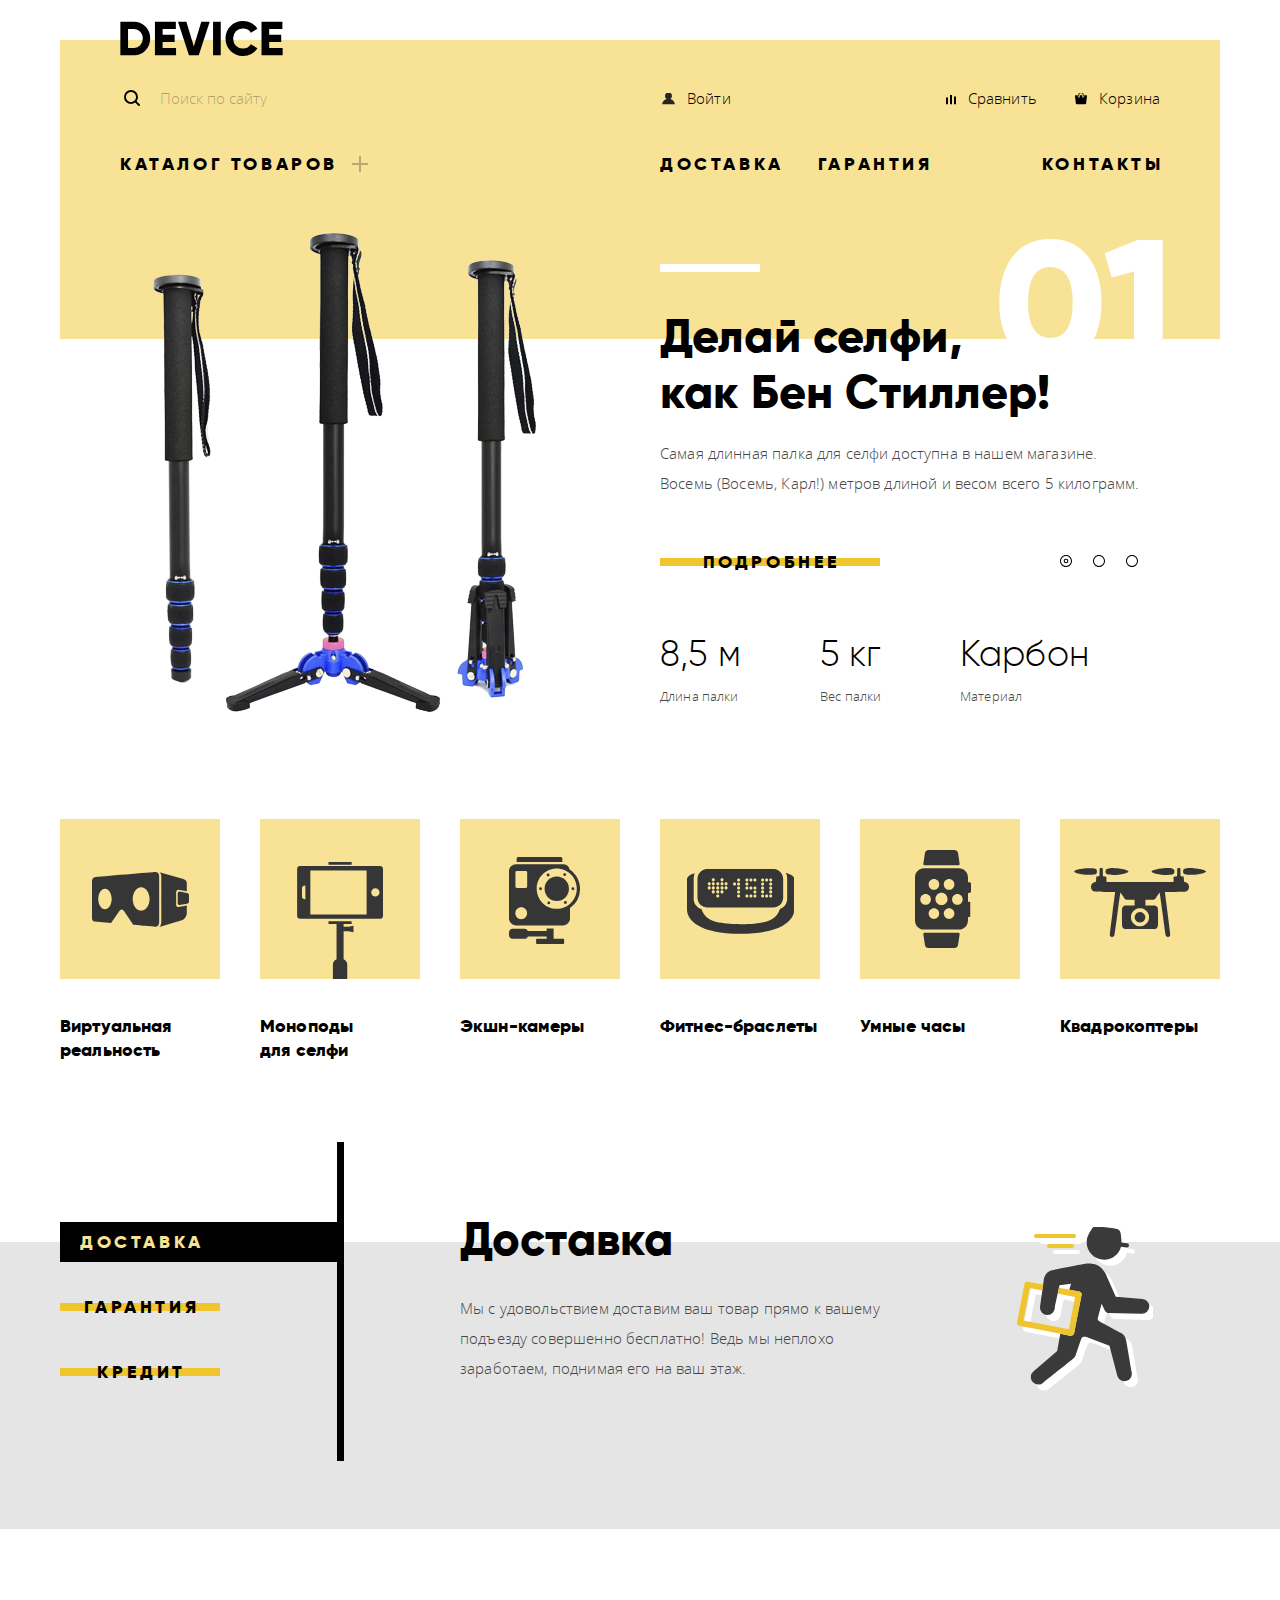
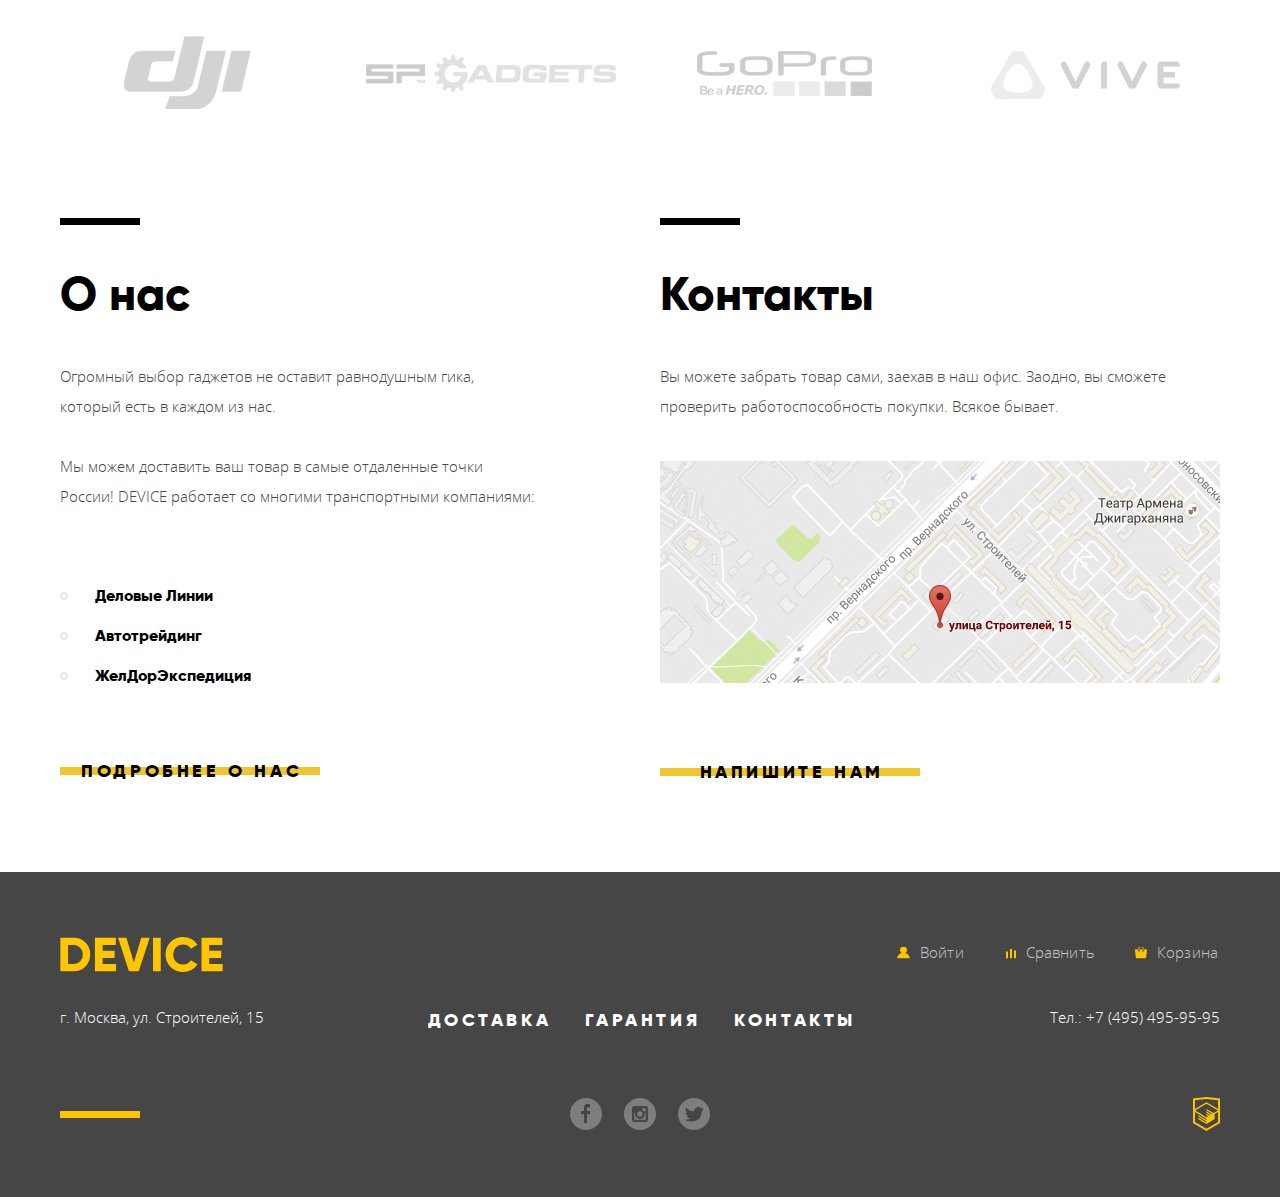
==== commit 070cede5: "Кнопка 'каталог товаров' стала ссылкой, исправлен каталог (теперь переполняется нормально), добавлен" ====
--- a/index.html
+++ b/index.html
@@ -18,7 +18,8 @@
 				
 				<div class="nav-wrapper-top">
 					<form class="navigation__search search" method="get" action="https://echo.htmlacademy.ru">
-						<input class="search__field" type="search" name="search" placeholder="Поиск по сайту">
+						<label for="search" class="visually-hidden">Поиск:</label>
+						<input class="search__field" type="search" name="search" id="search" placeholder="Поиск по сайту">
 						<button type="submit" class="search__button">Найти</button>
 					</form> 
 
@@ -37,7 +38,10 @@
 
 				<div class="nav-wrapper-bottom">
 					<section class="navigation__catalog nav-catalog">
-						<h2 class="nav-catalog__title"> <button type="button">Каталог товаров</button></h2>
+						<a class="nav-catalog__link" href="#">
+							<h2 class="nav-catalog__title">Каталог товаров</h2>
+						</a>
+						
 						<div class="nav-catalog__wrapper">
 							<ul class="nav-catalog__list">
 								<li class="nav-catalog__item">
--- a/css/style.css
+++ b/css/style.css
@@ -60,8 +60,6 @@
 }
 
 .main-header {
-	/*position: relative;*/
-
 	width: 1160px;
 	padding: 0 20px;
 	margin: 0 auto;
@@ -110,6 +108,7 @@
 .navigation__logo {
 	margin-top: 21px;
 	margin-bottom: 10px;
+	height: 100%;
 }
 
 .navigation__logo a[href]:hover,
@@ -336,18 +335,6 @@
 }
 
 .nav-catalog__title {
-	display: inline-flex;
-
-	margin: 0;
-	width: 300px;
-}
-
-.nav-catalog__title button {
-	position: relative;
-
-	padding: 0;
-	padding-right: 28px;
-
 	font-family: "Gilroy", Arial, sans-serif;
 	font-weight: 800;
 	font-size: 18px;
@@ -355,29 +342,47 @@
 	letter-spacing: 0.2em;
 	text-transform: uppercase;
 
+	margin: 0;
+}
+
+.nav-catalog__link {
+	display: inline-flex;
+
+	position: relative;
+
+	box-sizing: content-box;
+
+	padding: 0;
+	padding-right: 28px;
+	width: 225px;
+
 	background-color: transparent;
 
 	border: none;
 }
 
-.nav-catalog__title button:hover {
+.nav-catalog__link:hover {
 	cursor: pointer; 
 
 	color: rgba(0, 0, 0, 0.6);
 }
 
-.nav-catalog__title button:active {
+.nav-catalog__link:hover + .nav-catalog__wrapper {
+	display: block;
+}
+
+.nav-catalog__link:active {
 	color: rgba(0, 0, 0, 0.3);
 }
 
-.nav-catalog__title button::after {
+.nav-catalog__link::after {
 	opacity: 0.3;
 
 	content: "";
 
 	position: absolute;
 	top: 50%;
-	right: 0;
+	right: 5px;
 
 	transform: translateY(-50%);
 
@@ -398,8 +403,11 @@
 
 	width: 100%;
 	padding: 0px 60px;
+	padding-bottom: 2px;
 
 	background-color: #f7e296;
+
+	z-index: 2;
 }
 
 .nav-catalog__list {
@@ -415,6 +423,10 @@
 	line-height: 36px;
 
 	list-style: none;
+}
+
+.nav-catalog__wrapper:hover {
+	display: block;
 }
 
 .nav-catalog__item {
@@ -453,7 +465,7 @@
 }
 
 .main-nav__item:last-child {
-	margin-right: -0.2em; /* это ок? :с */
+	margin-right: -0.2em; 
 }
 
 .main-nav__item--contacts {
@@ -633,6 +645,8 @@
 }
 
 .popular-list__table td {
+	display: block;
+
 	padding: 0;
 
 	font-size: 13px;
@@ -661,7 +675,6 @@
 .catalog__list {
 	display: flex;
 	flex-wrap: wrap;
-	justify-content: space-between;
 
 	width: 1160px;
 	margin: 0 auto;
@@ -673,12 +686,18 @@
 
 .catalog__item {
 	width: 160px;
+	margin-right: 40px;
 
 	font-family: "Gilroy", Arial, sans-serif;
 	font-weight: 800;
 	font-size: 18px;
 	line-height: 24px;
 	color: #000000;
+	word-wrap: break-word;
+}
+
+.catalog__item:nth-child(6n) {
+	margin-right: 0;
 }
 
 .catalog__item a {
@@ -1201,10 +1220,11 @@
 }
 
 .filter__title {
-	display: flex; /**/
+	display: flex; 
 	align-items: center;
 
 	width: 100%;
+	height: 50px; /* для IE */
 	min-height: 70px;
 	margin-bottom: 68px;
 
@@ -1435,6 +1455,7 @@
 	align-items: center;
 
 	width: 760px;
+	height: 50px; /* для IE */
 	min-height: 70px;
 	padding-left: 72px;
 
@@ -1563,7 +1584,7 @@
 }
 
 .product-cards__item:nth-child(3n),
-.product-cards__item:nth-child(4n) {
+.product-cards__item:last-child {
 	margin-bottom: 0;
 }
 
@@ -1809,7 +1830,6 @@
 .footer-actions {
 	display: flex;
 	flex-wrap: wrap;
-	/*justify-content: space-between;*/
 
 	margin: 0;
 	padding: 0;
@@ -1822,7 +1842,7 @@
 }
 
 .inner-footer .footer-actions {
-	width: 460px;
+	width: 461px;
 }
 
 .footer-actions__item a {
@@ -2063,6 +2083,10 @@
 	display: block;
 
 	animation: appearance 0.5s;
+}
+
+.modal-error {
+	animation: shake 0.5s;
 }
 
 .modal__close {
@@ -2242,12 +2266,14 @@
 	}
 }
 
-
-
-
-
-
-
-
-
-
+@keyframes shake {
+	0%, 100% {
+		transform: translate(-50%, -50%) translateX(0);
+	}
+	10%, 30%, 50%, 70%, 90% {
+		transform: translate(-50%, -50%) translateX(-10px);
+	}
+	20%, 40%, 60%, 80% {
+		transform: translate(-50%, -50%) translateX(10px);
+	}
+}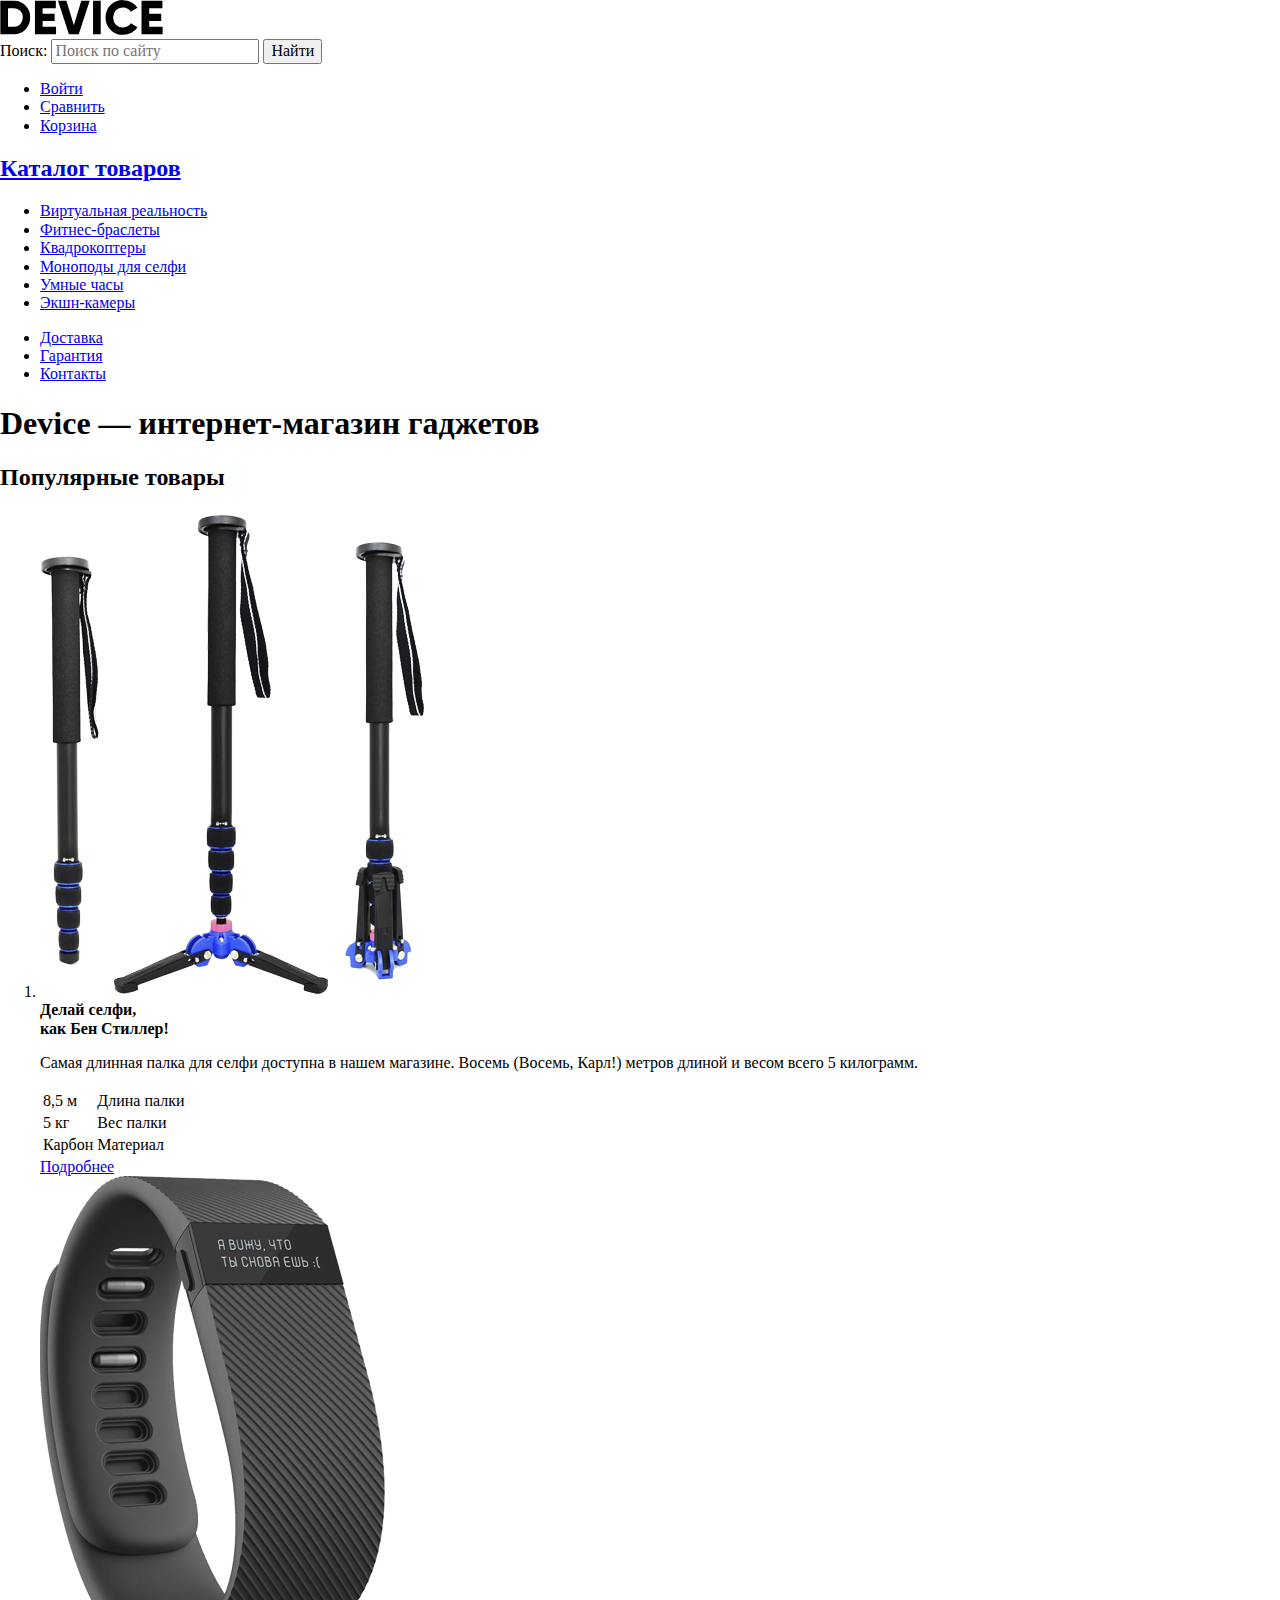
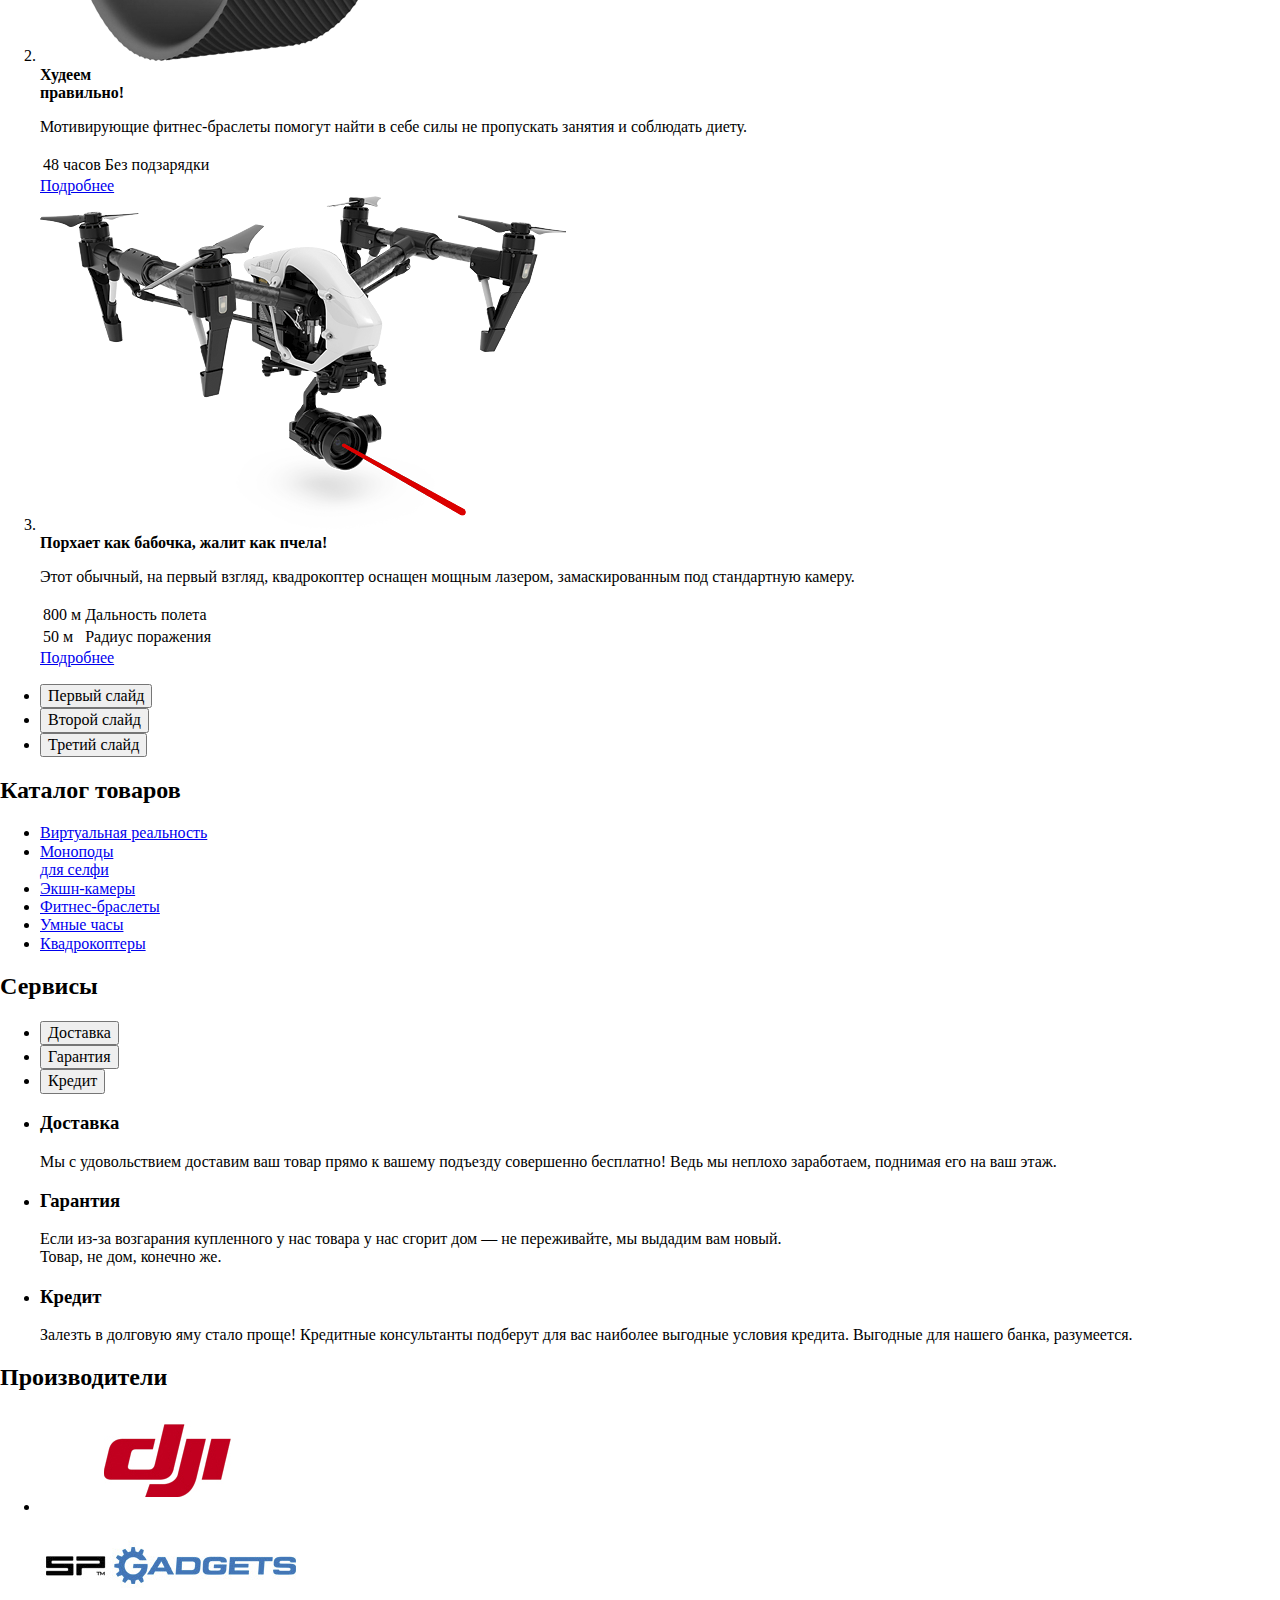
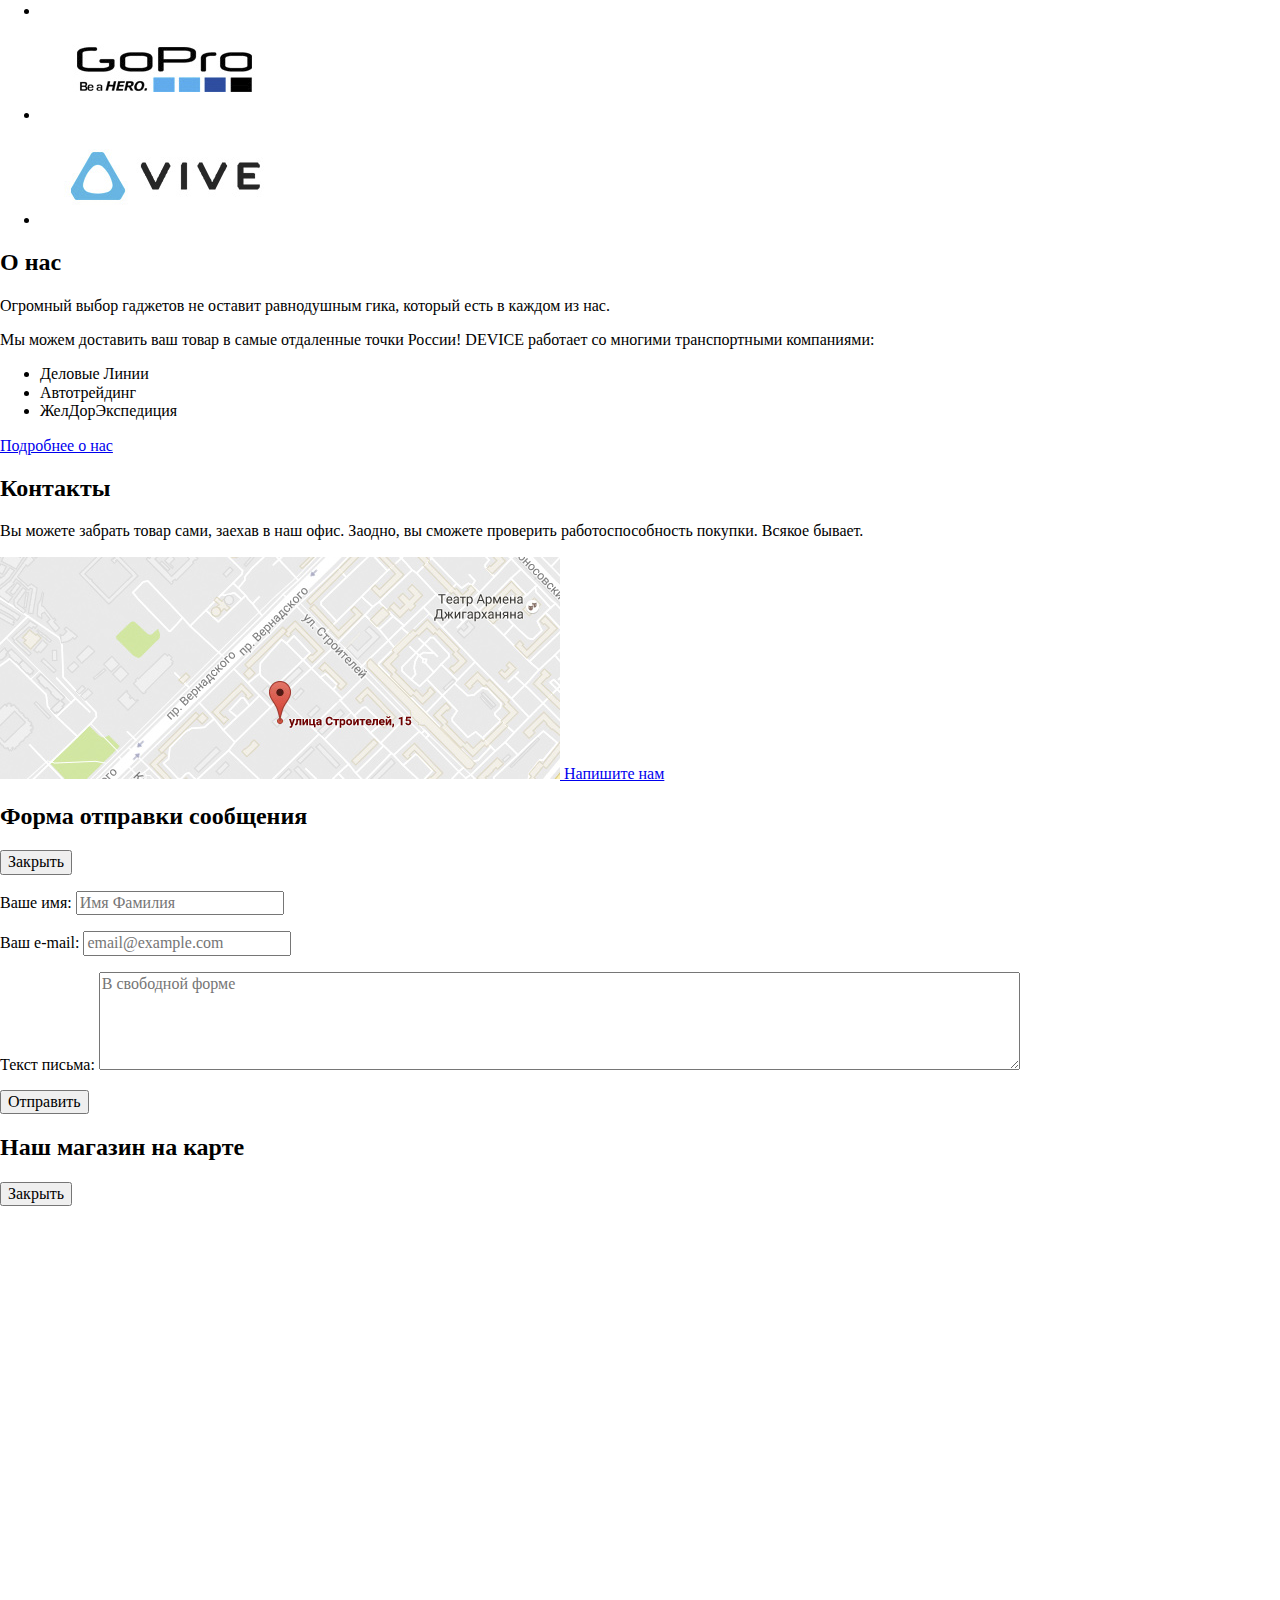
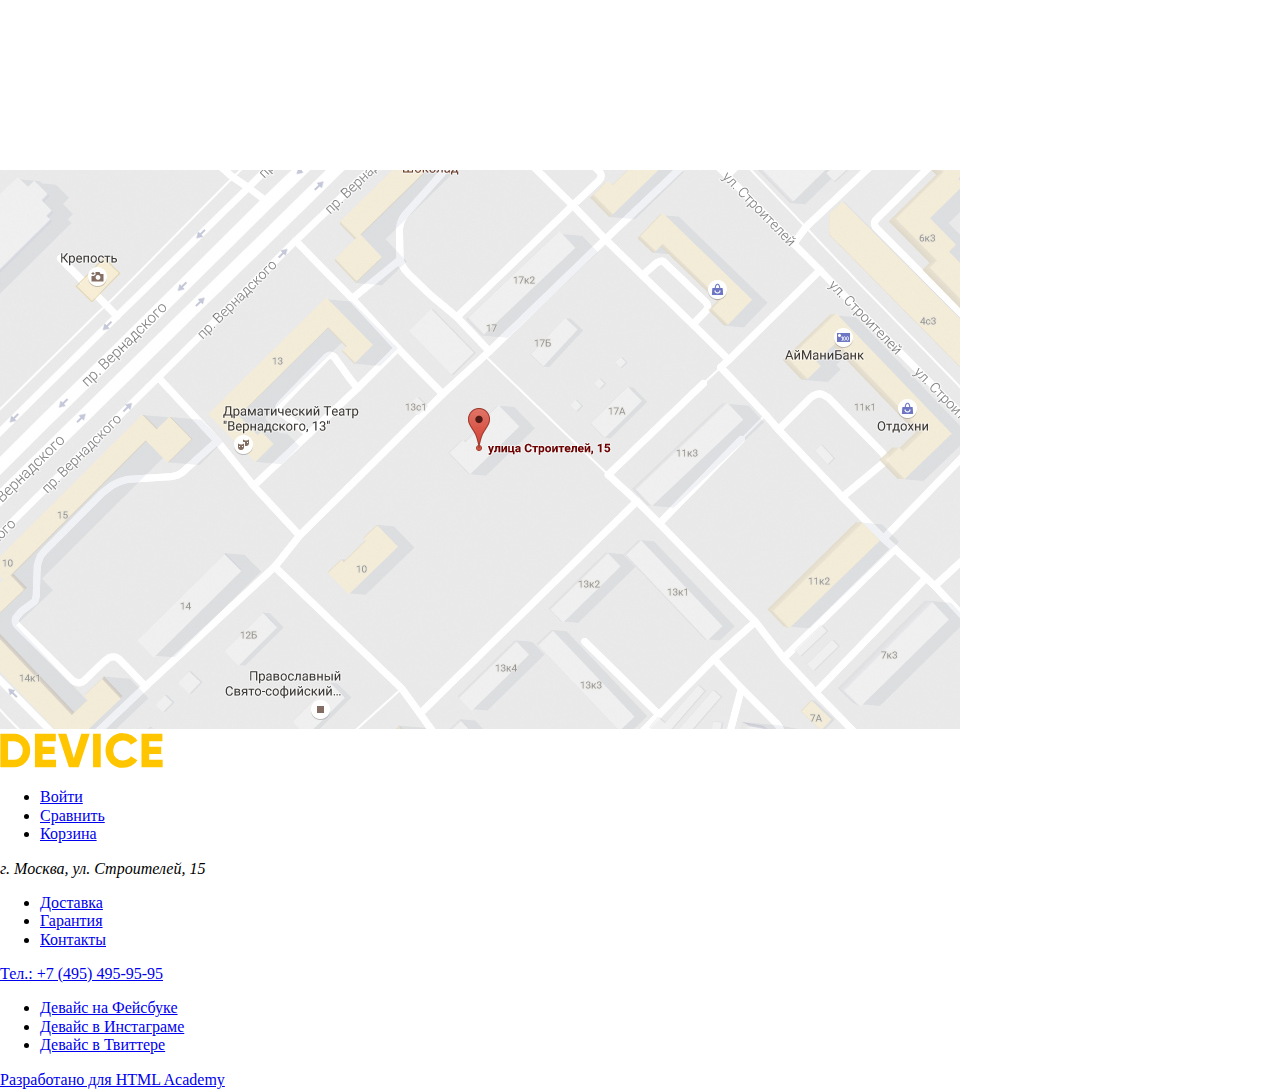
==== commit 361f050f: "Подключены минимизированные стили и скрипт" ====
--- a/index.html
+++ b/index.html
@@ -4,7 +4,7 @@
 		<meta charset="utf-8">
 		<title>HTML Academy: Девайс</title>
 		<link rel="stylesheet" href="css/normalize.css">
-		<link rel="stylesheet" href="css/style.css">
+		<link rel="stylesheet" href="css/min-style.css">
 	</head>
 	<body>
 
@@ -41,7 +41,7 @@
 						<a class="nav-catalog__link" href="#">
 							<h2 class="nav-catalog__title">Каталог товаров</h2>
 						</a>
-						
+
 						<div class="nav-catalog__wrapper">
 							<ul class="nav-catalog__list">
 								<li class="nav-catalog__item">
@@ -399,7 +399,7 @@
 
 		</footer>
 	
-	<script src="js/script.js"></script>
+	<script src="js/min-script.js"></script>
 
 	</body>
 
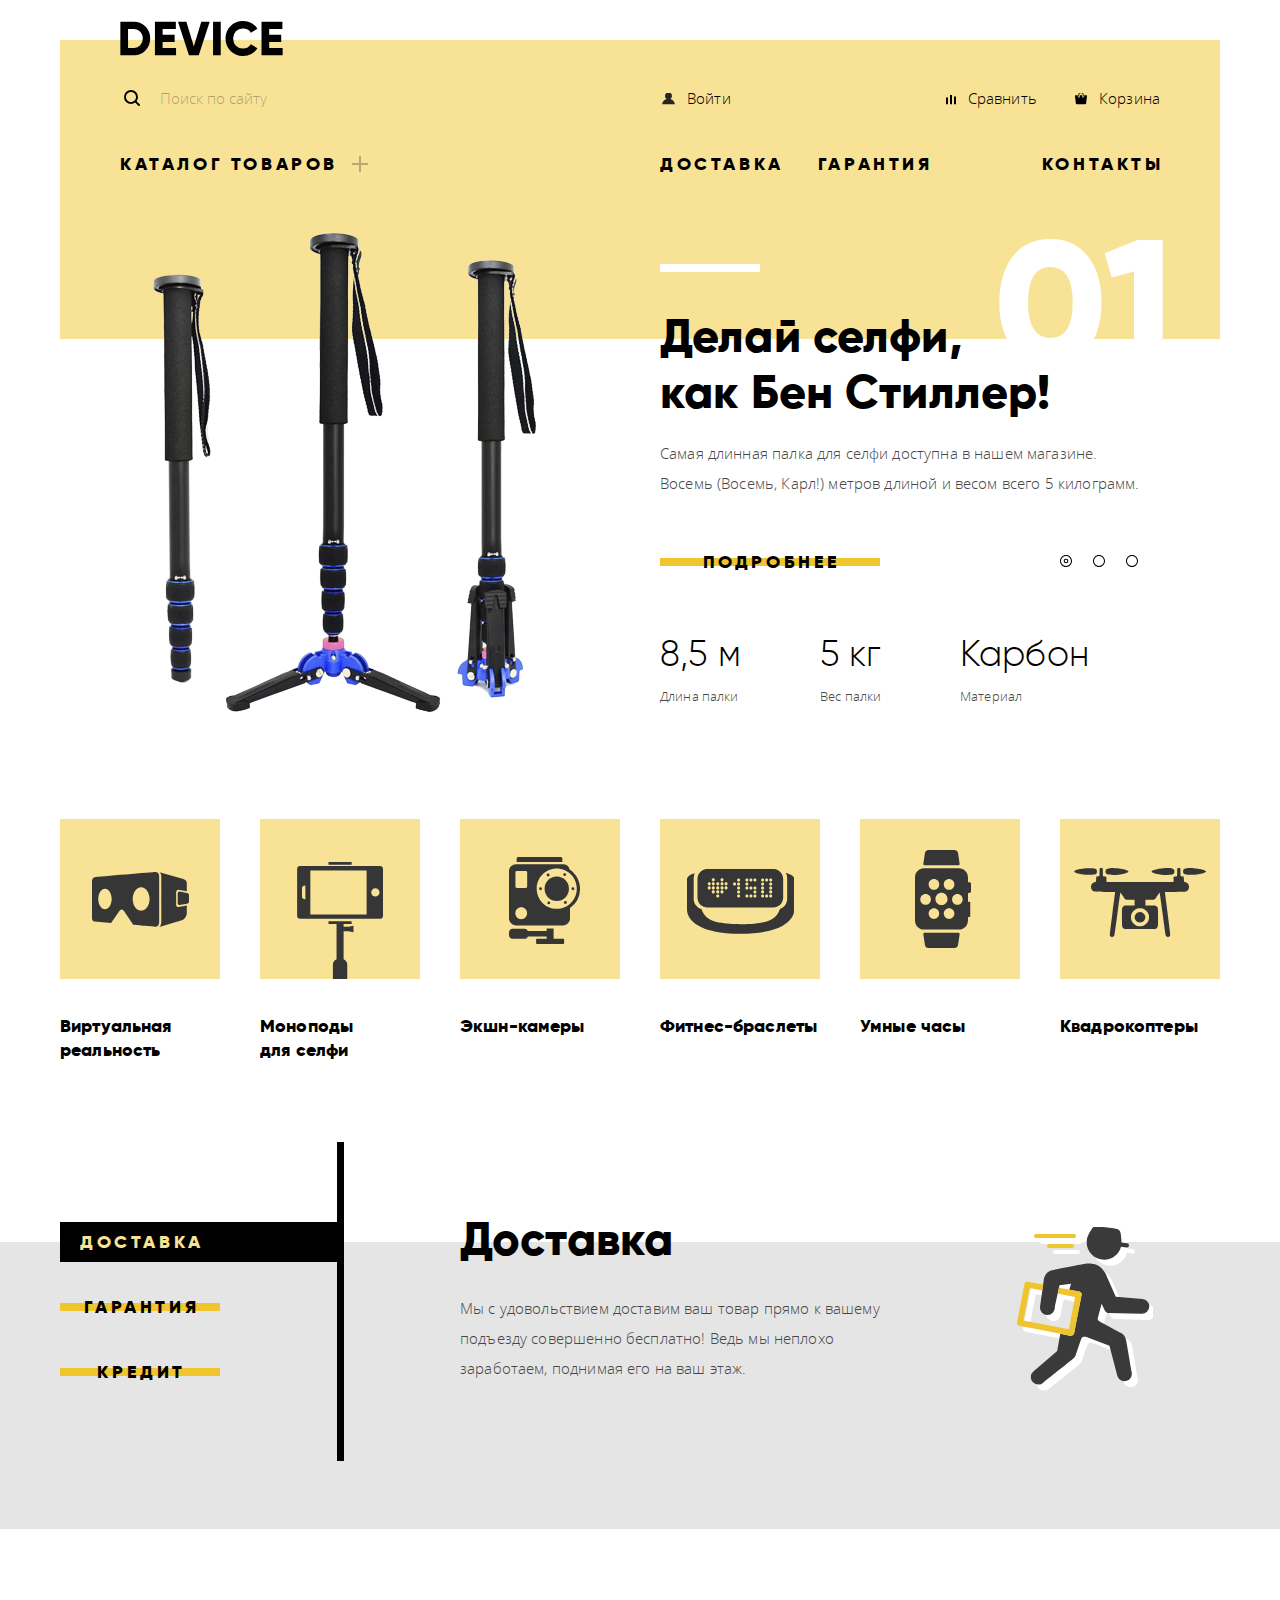
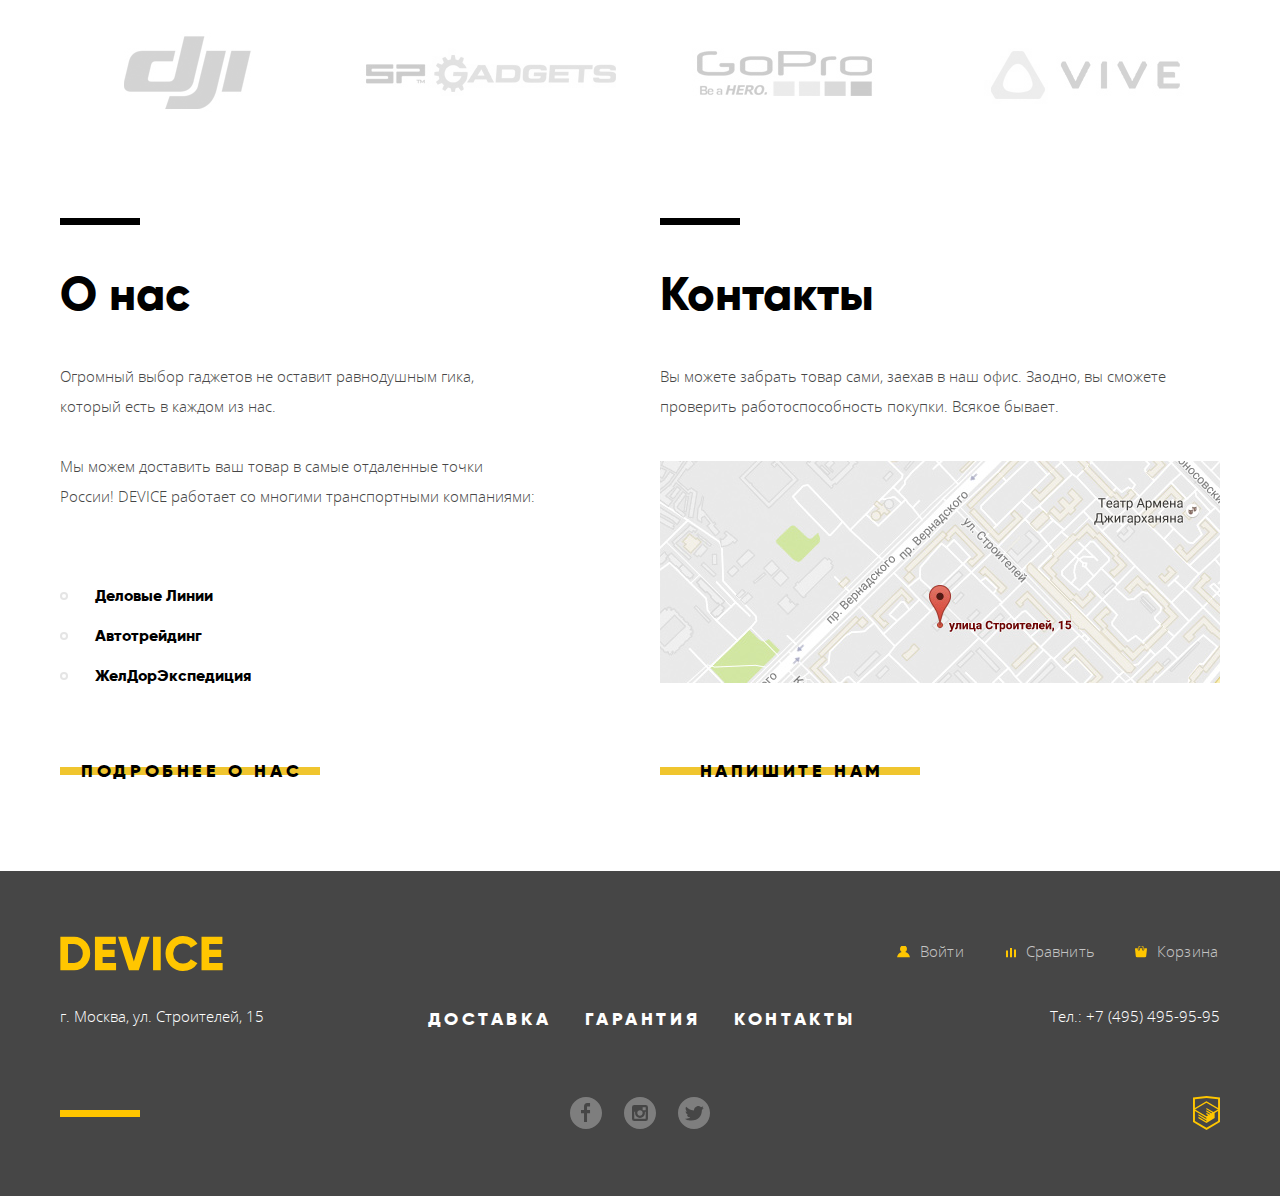
==== commit 471726fb: "Кнопки изменены на ссылки, убраны лишние <br>, добавлена подложка под карту" ====
--- a/index.html
+++ b/index.html
@@ -4,7 +4,7 @@
 		<meta charset="utf-8">
 		<title>HTML Academy: Девайс</title>
 		<link rel="stylesheet" href="css/normalize.css">
-		<link rel="stylesheet" href="css/min-style.css">
+		<link rel="stylesheet" href="css/style.css">
 	</head>
 	<body>
 
@@ -39,7 +39,7 @@
 				<div class="nav-wrapper-bottom">
 					<section class="navigation__catalog nav-catalog">
 						<a class="nav-catalog__link" href="#">
-							<h2 class="nav-catalog__title">Каталог товаров</h2>
+							Каталог товаров
 						</a>
 
 						<div class="nav-catalog__wrapper">
@@ -172,7 +172,7 @@
 						<a href="#">Виртуальная реальность</a>
 					</li>
 					<li class="catalog__item catalog__item--selfie">			
-						<a href="catalog.html">Моноподы<br> для селфи</a>
+						<a href="catalog.html">Моноподы для&nbsp;селфи</a>
 					</li>
 					<li class="catalog__item catalog__item--action-camera">
 						<a href="#">Экшн-камеры</a>
@@ -286,11 +286,11 @@
 						Вы можете забрать товар сами, заехав в наш офис. Заодно, вы сможете проверить работоспособность покупки. Всякое бывает.
 					</p>
 
-					<a href="#" class="contacts__map">
+					<a href="https://goo.gl/maps/i4ZYRme5pSp" class="contacts__map">
 						<img src="img/map.jpg" width="560" height="222" alt="Наш магазин на карте.">
 					</a>
 
-					<a href="#" class="contacts__more button">Напишите нам</a>
+					<a href="write-us.html" class="contacts__more button">Напишите нам</a>
 
 				</section>
 			</div>
--- a/css/style.css
+++ b/css/style.css
@@ -0,0 +1,2361 @@
+@font-face {
+	font-family: "Open Sans";
+	src: url("../fonts/opensans.woff2") format("woff2"),
+		 url("../fonts/opensans.woff") format("woff");
+	font-weight: 400;
+	font-style: normal;	
+}
+
+@font-face {
+	font-family: "Open Sans";
+	src: url("../fonts/opensanslight.woff2") format("woff2"),
+		 url("../fonts/opensanslight.woff") format("woff");
+	font-weight: 300;
+	font-style: normal;	
+}
+
+@font-face {
+	font-family: "Gilroy";
+	src: url("../fonts/gilroylight.woff2") format("woff2"),
+		 url("../fonts/gilroylight.woff") format("woff");
+	font-weight: 300;
+	font-style: normal;	
+}
+
+@font-face {
+	font-family: "Gilroy";
+	src: url("../fonts/gilroyextrabold.woff2") format("woff2"),
+		 url("../fonts/gilroyextrabold.woff") format("woff");
+	font-weight: 800;
+	font-style: normal;	
+}
+
+body {
+	margin: 0;
+	min-width: 1200px;
+
+	font-family: "Open Sans", Arial, sans-serif;
+	font-size: 15px;
+	line-height: 30px;
+	font-weight: 300;
+	letter-spacing: 0.01em;
+	color: #464646;
+
+	background-color: #ffffff;
+}
+
+img {
+	max-width: 100%;
+	height: auto;
+}
+
+a {
+	text-decoration: none;
+}
+
+.container {
+	min-width: 1200px;
+	width: 100%;
+
+	overflow-x: hidden;
+}
+
+.main-header {
+	width: 1160px;
+	padding: 0 20px;
+	margin: 0 auto;
+}
+
+.inner-header {
+	margin-bottom: 40px;
+}
+
+.navigation {
+	display: flex;
+	flex-direction: column;
+
+	padding: 0 60px;
+	padding-bottom: 45px;
+
+	color: #000000;
+
+	background-color: #f7e296;
+	background-image: linear-gradient(to bottom, #ffffff 40px, #f7e296 40px);
+}
+
+.nav-wrapper-top,
+.nav-wrapper-bottom {
+	display: flex;
+	justify-content: space-between;
+	align-items: center;
+}
+
+.nav-wrapper-top {
+	margin-bottom: 27px;
+}
+
+.navigation a {
+	color: #000000;
+}
+
+.navigation a:hover {
+	color: rgba(0, 0, 0, 0.6);
+}
+
+.navigation a:active {
+	color: rgba(0, 0, 0, 0.3);
+}
+
+.navigation__logo {
+	margin-top: 21px;
+	margin-bottom: 10px;
+	height: 100%;
+}
+
+.navigation__logo a[href]:hover,
+.main-footer__logo a[href]:hover {
+	opacity: 0.6;
+}
+
+.navigation__logo a[href]:active,
+.main-footer__logo a[href]:active {
+	opacity: 0.3;
+}
+
+.navigation__search::before {
+	content: "";
+
+	position: absolute;
+	top: 50%;
+	left: 4px;
+
+	-webkit-transform: translateY(-50%);
+
+	        transform: translateY(-50%);
+
+	width: 16px;
+	height: 16px;
+
+	background-image: url(../img/search.svg);
+	background-repeat: no-repeat;
+	background-position: 0 0;
+}
+
+.navigation__search {
+	position: relative;
+
+	width: 400px;
+	padding-left: 40px;
+}
+
+.search__field {
+	padding: 0;
+
+	color: #000000;
+	font-family: inherit;
+	font-weight: inherit;
+
+	background-color: transparent;
+
+	border: none;
+}
+
+.search__field::-webkit-input-placeholder {
+	color: rgba(0, 0, 0, 0.3);
+}
+
+.search__field:-ms-input-placeholder {
+	color: rgba(0, 0, 0, 0.3);
+}
+
+.search__field::-ms-input-placeholder {
+	color: rgba(0, 0, 0, 0.3);
+}
+
+.search__field::placeholder {
+	color: rgba(0, 0, 0, 0.3);
+}
+
+.navigation__search:hover .search__field::-webkit-input-placeholder { 
+	color: rgba(0, 0, 0, 0.6);
+}
+
+.navigation__search:hover .search__field:-ms-input-placeholder { 
+	color: rgba(0, 0, 0, 0.6);
+}
+
+.navigation__search:hover .search__field::-ms-input-placeholder { 
+	color: rgba(0, 0, 0, 0.6);
+}
+
+.navigation__search:hover .search__field::placeholder { 
+	color: rgba(0, 0, 0, 0.6);
+} 
+
+.search__button {
+	padding: 15px 20px;
+	margin-left: 11px;
+
+	visibility: hidden;
+
+	transition-property: visibility;
+	transition-duration: 0.1s;
+
+	color: #000000;
+	font-family: inherit;
+	font-weight: inherit;
+
+	background-color: #f7e296;
+
+	border: none;
+	outline: 2px solid #000000;
+}
+
+.search__button:hover,
+.search__button:focus {
+	visibility: visible;
+
+	color: #ffffff;
+
+	background-color: #000000;
+
+	outline: 2px solid #000000;
+}
+
+.search__button:active {
+	color: rgba(255, 255, 255, 0.3);
+}
+
+.search__field {
+	width: 300px;
+}
+
+.search__field:focus {
+	color: #000000;
+
+	outline: none;
+}
+
+.search__field:focus + .search__button {
+	visibility: visible;
+
+	color: #000000;
+
+	background-color: #f7e296;
+}
+
+.search__button::after {
+	content: "";
+
+	position: absolute;
+	top: 100%;
+	right: 0;
+
+	width: 0;
+	height: 2px;
+
+	background-color: #000000;
+
+	transition-property: width;
+	transition-duration: 0.35s;
+}
+
+.search__field:focus + .search__button::after {
+	width: 100%;
+}
+
+.header-actions {
+	display: flex;
+	flex-wrap: wrap;
+
+	margin: 0;
+	padding: 0;
+	width: 485px;
+
+	list-style: none;
+}
+
+.header-actions__item {
+	margin-left: 50px;
+}
+
+.header-actions__item a {
+	position: relative;
+
+	padding-left: 12px;
+}
+
+.header-actions__item:first-child {
+	margin-left: 0;
+}
+
+.header-actions__item a::before {
+	content: "";
+
+	position: absolute;
+	top: 50%;
+	right: 100%;
+
+	-webkit-transform: translateY(-50%);
+
+	        transform: translateY(-50%);
+	margin-top: -1px;
+
+	width: 15px;
+	height: 15px;
+}
+
+.header-actions__item--login a::before {
+	background-image: url("../img/user.svg");
+	background-position: right bottom;
+	background-repeat: no-repeat;
+}
+
+.header-actions__item--compare a::before {
+	background-image: url("../img/compare.svg");
+	background-position: right bottom;
+	background-repeat: no-repeat;
+}
+
+.header-actions__item--cart a::before {
+	background-image: url("../img/cart.svg");
+	background-position: right bottom;
+	background-repeat: no-repeat;
+}
+
+.header-actions__item a:hover::before {
+	opacity: 0.6;
+}
+
+.header-actions__item a:active::before {
+	opacity: 0.3;
+}
+
+.header-actions__item--login {
+	margin-right: auto;
+}
+
+.inner-header .header-actions__item--login {
+	margin-right: 0;
+}
+
+.header-actions__item--logout {
+	margin-left: 20px;
+	margin-right: auto;
+}
+
+.header-actions__item--logout a {
+	padding-left: 0;
+
+	color: rgba(0, 0, 0, 0.3);
+}
+
+.nav-wrapper-bottom {
+	position: relative;
+}
+
+.nav-catalog__link {
+	display: inline-flex;
+
+	position: relative;
+
+	box-sizing: content-box;
+
+	padding: 0;
+	padding-right: 28px;
+	width: 225px;
+
+	font-family: "Gilroy", Arial, sans-serif;
+	font-weight: 800;
+	font-size: 18px;
+	line-height: 24px;
+	letter-spacing: 0.2em;
+	text-transform: uppercase;
+
+	background-color: transparent;
+
+	border: none;
+}
+
+.nav-catalog__link:hover {
+	cursor: pointer; 
+
+	color: rgba(0, 0, 0, 0.6);
+}
+
+.nav-catalog__link:hover + .nav-catalog__wrapper {
+	display: block;
+}
+
+.nav-catalog__link:active {
+	color: rgba(0, 0, 0, 0.3);
+}
+
+.nav-catalog__link::after {
+	opacity: 0.3;
+
+	content: "";
+
+	position: absolute;
+	top: 50%;
+	right: 5px;
+
+	-webkit-transform: translateY(-50%);
+
+	        transform: translateY(-50%);
+
+	width: 16px;
+	height: 16px;
+
+	background-image: url(../img/plus.svg);
+	background-position: 0 0;
+	background-repeat: no-repeat;
+}
+
+.nav-catalog__wrapper {
+	display: none;
+
+	position: absolute;
+	top: 100%;
+	left: -60px;
+
+	width: 100%;
+	padding: 0px 60px;
+	padding-bottom: 2px;
+
+	background-color: #f7e296;
+
+	z-index: 2;
+}
+
+.nav-catalog__list {
+	display: flex;
+	flex-wrap: wrap;
+
+	margin: 0;
+	padding: 32px 0;
+	padding-top: 18px;
+
+	width: 700px;
+
+	line-height: 36px;
+
+	list-style: none;
+}
+
+.nav-catalog__wrapper:hover {
+	display: block;
+}
+
+.nav-catalog__item {
+	/*margin-left: 40px;*/
+	width: 200px;
+}
+
+.nav-catalog__item:nth-child(3n-1) {
+	margin-left: 40px;
+}
+
+.nav-catalog__item:nth-child(5) {
+	width: 400px;
+}
+
+.main-nav {
+	display: flex;
+	flex-wrap: wrap;
+
+	margin: 0;
+	padding: 0;
+	width: 500px;
+	
+	font-family: "Gilroy", Arial, sans-serif;
+	font-weight: 800;
+	font-size: 18px;
+	line-height: 24px;
+	letter-spacing: 0.2em;
+	text-transform: uppercase;
+
+	list-style: none;
+}
+
+.main-nav__item {
+	margin-right: 34px;
+}
+
+.main-nav__item:last-child {
+	margin-right: -0.2em; 
+}
+
+.main-nav__item--contacts {
+	margin-left: auto;
+}
+
+.popular {
+	margin: 0 auto;
+	margin-bottom: 40px;
+	width: 1160px;
+	padding: 0 20px;
+}
+
+.popular-nav {
+	-webkit-transform: translate(1000px, -203px);
+	        transform: translate(1000px, -203px);
+
+	display: flex;
+	flex-wrap: wrap;
+	justify-content: space-between;
+
+	margin: 0;
+	padding: 0;
+	width: 78px;
+
+	list-style: none;
+}
+
+.popular-nav__item button {
+	cursor: pointer;
+	
+	width: 12px;
+	height: 12px;
+	padding: 0;
+
+	border: none;
+	
+	background-image: url(../img/slider-button-empty.svg);
+	background-repeat: no-repeat;
+	background-size: 12px 12px;
+	background-color: transparent;
+	/*background-color: #ff0;*/
+}
+
+.popular-nav__item--current button {
+	background-image: url(../img/slider-button.svg);
+}
+
+.popular-list {
+	counter-reset: myCounter;
+
+	box-sizing: border-box;
+	margin: 0;
+	padding: 0;
+
+	list-style: none;
+}
+
+.popular-list__item {
+	visibility: visible;
+
+	display: flex;
+
+	background-image: linear-gradient(to bottom, #f7e296 115px, transparent 115px);
+}
+
+.popular-list__item:nth-child(2),
+.popular-list__item:nth-child(3) {
+	position: absolute;
+	visibility: hidden;
+}
+
+.popular-list__image {
+	box-sizing: border-box;
+	margin: 0 auto;
+	min-height: 525px;
+}
+
+.popular-list__item:nth-child(1) .popular-list__image {
+	padding-top: 5px;
+	padding-left: 30px;
+}
+
+.popular-list__item:nth-child(2) .popular-list__image {
+	padding-top: 15px;
+	padding-left: 44px;
+}
+
+.popular-list__item:nth-child(3) .popular-list__image {
+	padding-top: 70px;
+	padding-left: 10px;
+}
+
+.popular-list__info {
+	position: relative;
+
+	display: flex;
+	flex-direction: column;
+
+	width: 500px;
+	padding-right: 60px;
+	padding-top: 84px;
+	margin-left: auto;
+}
+
+.popular-list__info::before {
+	content: "";
+
+	position: absolute;
+	top: 40px;
+	left: 0;
+
+	width: 100px;
+	height: 8px;
+
+	background-color: #fff;
+}
+
+.popular-list__info::after {
+	counter-increment: myCounter;
+  	content: "0" counter(myCounter);
+
+	position: absolute;
+	top: -10px;
+	right: 45px;
+	
+	font-family: "Gilroy", Arial, sans-serif;
+	font-weight: 800;
+	font-size: 179px;
+	line-height: 179px;
+	color: #ffffff;
+
+	z-index: 0;
+
+	/*background-color: #f0f;*/
+}
+
+.popular-list__slogan {
+	display: block;
+
+	margin-bottom: 18px;
+
+	font-family: "Gilroy", Arial, sans-serif;
+	font-weight: 800;
+	font-size: 47px;
+	line-height: 56px;
+	color: #000000;
+
+	z-index: 1;
+}
+
+.popular-list__about {
+	width: 490px;
+	margin: 0;
+	margin-bottom: 44px;
+}
+
+.popular-list__table {
+	order: 4;
+
+	border-collapse: collapse;
+	border-spacing: 0;
+}
+
+.popular-list__table tbody {
+	display: flex;
+}
+
+.popular-list__table tr {
+	display: flex;
+	flex-direction: column;
+
+	width: 160px;
+}
+
+.popular-list__table tr:nth-child(2n) {
+	width: 140px;
+}
+
+.popular-list__table td {
+	display: block;
+
+	padding: 0;
+
+	font-size: 13px;
+	line-height: 20px;
+}
+
+.popular-list__table td:nth-child(2n-1) {
+	padding-bottom: 8px;
+
+	font-family: "Gilroy", Arial, sans-serif;
+	font-weight: 300;
+	font-size: 36px;
+	line-height: 48px;
+	color: #000000;
+}
+
+.popular-list__more {
+	display: block;
+	margin-bottom: 48px;
+
+	width: 220px;
+
+	text-align: center;
+}
+
+.catalog__list {
+	display: flex;
+	flex-wrap: wrap;
+
+	width: 1160px;
+	margin: 0 auto;
+	margin-bottom: 80px;
+	padding: 0 20px;
+
+	list-style: none;
+}
+
+.catalog__item {
+	width: 160px;
+	margin-right: 40px;
+
+	font-family: "Gilroy", Arial, sans-serif;
+	font-weight: 800;
+	font-size: 18px;
+	line-height: 24px;
+	color: #000000;
+	word-wrap: break-word;
+}
+
+.catalog__item:nth-child(6n) {
+	margin-right: 0;
+}
+
+.catalog__item a {
+	position: relative;
+
+	display: block;
+
+	padding-top: 195px;
+
+	color: #000000;
+
+	background-image: linear-gradient(to bottom, #f7e296 160px, transparent 160px);
+}
+
+.catalog__item a:hover {
+	background-image: linear-gradient(to bottom, #f0c52e 160px, transparent 160px);
+}
+
+.catalog__item a:active {
+	color: rgba(0, 0, 0, 0.3);
+}
+
+.catalog__item a:active::before {
+	opacity: 0.3;
+}
+
+.catalog__item a::before {
+	content: "";
+
+	position: absolute;
+	top: 0;
+	left: 0;
+
+	width: 100%;
+	height: 160px;
+	margin-bottom: 35px;
+
+	background-repeat: no-repeat;
+	background-position: center center;
+}
+
+.catalog__item--vr a::before {
+	background-image: url(../img/popular-1.svg);
+}
+
+.catalog__item--selfie a::before {
+	background-image: url(../img/popular-2.svg);
+	background-position: center bottom;
+}
+
+.catalog__item--action-camera a::before {
+	background-image: url(../img/popular-3.svg);
+	background-position: 49px 38px;
+}
+
+.catalog__item--bracelet a::before {
+	background-image: url(../img/popular-4.svg);
+	background-position: center 50px;
+}
+
+.catalog__item--smart-watch a::before {
+	background-image: url(../img/popular-5.svg);
+	background-position: 55px center;
+}
+
+.catalog__item--copter a::before {
+	background-image: url(../img/popular-6.svg);
+	background-position: center 49px;
+}
+
+.services {
+	margin-bottom: 95px;
+
+	background-image: linear-gradient(to bottom, transparent 100px, #e5e5e5 100px);
+}
+
+.services__wrapper {
+	display: flex;
+
+	width: 1160px;
+	padding: 0 20px;
+	margin: 0 auto;
+}
+
+.services-nav {
+	position: relative;
+
+	flex-shrink: 0;
+
+	width: 280px;
+	margin: 0;
+	padding: 0;
+	padding-top: 80px;
+	padding-bottom: 44px;
+
+	list-style: none;
+}
+
+.services-nav::after {
+	content: "";
+
+	position: absolute;
+	top: 0;
+	right: -4px;
+
+	width: 7px;
+	height: calc(100% - 68px);
+
+	background-color: #000000;
+}
+
+.services-nav__item {
+	margin-bottom: 25px;
+}
+
+.services-nav__button {
+	cursor: pointer;
+
+	width: 160px;
+
+	border: none;
+}
+
+button.services-nav__button--current {
+	width: 100%;
+	padding-left: 20px;
+	
+	text-align: left;
+	color: #f7e296;
+	
+	background: none;
+	background-color: #000000;
+}
+
+.services__list {
+	width: 100%;
+	margin: 0;
+	padding: 0;
+	margin-left: 120px;
+	margin-bottom: 146px;
+
+	list-style: none;
+}
+
+.services__item {
+	position: relative;
+
+	display: none;
+	
+	margin-top: 73px;
+}
+
+.services__item--current {
+	display: block;
+}
+
+.services__item::after {
+	content: "";
+
+	position: absolute;
+	right: 0;
+	bottom: 0;
+
+	width: 180px;
+	height: 200px;
+
+	background-repeat: no-repeat;
+}
+
+.services__item--delivery::after {
+	right: 45px;
+	bottom: -8px;
+
+	background-image: url(../img/delivery.svg);
+	background-position: bottom center;
+}
+
+.services__item--warranty::after {
+	right: 45px;
+	bottom: -15px;
+
+	background-image: url(../img/warranty.svg);
+	background-position: bottom center;
+}
+
+.services__item--credit::after {
+	right: 57px;
+	bottom: -8px;
+
+	background-image: url(../img/credit.svg);
+	background-position: bottom center;
+}
+
+.services__subtitle {
+	margin: 0;
+	margin-bottom: 30px;
+
+	font-family: "Gilroy", Arial, sans-serif;
+	font-weight: 800;
+	font-size: 47px;
+	line-height: 48px;
+	color: #000000;
+}
+
+.services__description {
+	width: 435px;
+	margin: 0;
+}
+
+.companies {
+	margin-bottom: 85px;
+}
+
+.companies__list {
+	display: flex;
+	flex-wrap: wrap;
+	justify-content: space-between;
+	
+	width: 1160px;
+	margin: 0 auto;
+	padding: 0 20px;
+
+	list-style: none;
+}
+
+.companies__image {
+	-webkit-filter: grayscale(100%);
+	        filter: grayscale(100%);
+	opacity: 0.2;
+}
+
+.companies__link:hover .companies__image {
+	-webkit-filter: grayscale(0);
+	        filter: grayscale(0);
+	opacity: 1;
+}
+
+.index-columns {
+	display: flex;
+	justify-content: space-between;
+
+	width: 1160px;
+	margin: 0 auto;
+	margin-bottom: 80px;
+	padding: 0 20px;
+}
+
+.about,
+.contacts {
+	position: relative;
+
+	width: 560px;
+	padding-top: 52px;
+
+	letter-spacing: 0;
+
+	background-color: #ffffff;
+}
+
+.about::before,
+.contacts::before {
+	content: "";
+
+	position: absolute;
+	top: 0;
+	left: 0;
+
+	width: 80px;
+	height: 7px;
+
+	background-color: #000000;
+}
+
+.about__info {
+	width: 475px;
+}
+
+.about__info p {
+	margin: 0;
+	margin-bottom: 30px;
+
+}
+
+.about__info p:last-child {
+	margin-bottom: 65px;
+}
+
+.about__list {
+	padding: 0;
+	margin-bottom: 55px;
+
+	list-style: none;
+}
+
+.about__item {
+	position: relative;
+
+	padding-left: 35px;
+
+	font-family: "Gilroy", Arial, sans-serif;
+	font-weight: 800;
+	font-size: 16px;
+	line-height: 40px;
+	color: #000000;
+}
+
+.about__item::before {
+	content: "";
+
+	position: absolute;
+	top: 50%;
+	left: 0;
+
+	-webkit-transform: translateY(-50%);
+
+	        transform: translateY(-50%);
+
+	width: 8px;
+	height: 8px;
+	border-radius: 50%;
+
+	background-color: #e5e5e5;
+}
+
+.about__item::after {
+	content: "";
+
+	position: absolute;
+	top: 50%;
+	left: 2px;
+
+	-webkit-transform: translateY(-50%);
+
+	        transform: translateY(-50%);
+
+	width: 4px;
+	height: 4px;
+	border-radius: 50%;
+
+	background-color: #ffffff;
+}
+
+.about__title,
+.contacts__title,
+.inner-page__title {
+	margin: 0;
+	margin-bottom: 43px;
+
+	font-family: "Gilroy", Arial, sans-serif;
+	font-weight: 800;
+	font-size: 47px;
+	line-height: 48px;
+	color: #000000;
+}
+
+.about__more,
+.contacts__more {
+	display: block;
+	
+	width: 260px;
+
+	text-align: center;
+}
+
+.contacts__info {
+	margin: 0;
+	margin-bottom: 40px;
+}
+
+.contacts__map {
+	display: block;
+
+	margin-bottom: 68px;
+	width: 560px;
+	height: 222px;
+
+	background-color: #e9e9e9;
+}
+
+.button {
+	box-sizing: border-box;
+
+	padding: 8px 0;
+	padding-left: 0.2em;
+
+	font-family: "Gilroy", Arial, sans-serif;
+	font-weight: 800;
+	font-size: 18px;
+	line-height: 24px;
+	letter-spacing: 0.2em;
+	text-transform: uppercase;
+	color: #000000;
+
+	background-image: linear-gradient(#f0c52e, #f0c52e);
+	background-size: 100% 8px;
+	background-repeat: no-repeat;
+	background-position: left center;
+	background-color: transparent;
+
+	transition: 0.3s background;
+
+}
+
+.button:hover {
+	background-size: 100% 100%;
+}
+
+.button:active {
+	color: rgba(0, 0, 0, 0.3);
+}
+
+.inner-page {
+	width: 1160px;
+	margin: 0 auto; 
+	padding: 0 20px;
+
+	/*outline: 3px solid red;*/
+}
+
+.inner-nav-wrapper {
+	width: 1040px;
+	margin: 0 auto; 
+	margin-bottom: 47px;
+}
+
+.inner-page__title {
+	margin-bottom: 23px;
+}
+
+.breadcrumbs {
+	display: flex;
+	flex-wrap: wrap;
+
+	padding: 0;
+	margin: 0;
+
+	list-style: none;
+
+	font-size: 14px;
+	line-height: 24px;
+	color: rgba(0, 0, 0, 0.3);
+}
+
+.breadcrumbs__item {
+	position: relative;
+
+	margin-right: 37px;
+}
+
+.breadcrumbs__item::after {
+	content: "";
+
+	position: absolute;
+	top: 50%;
+	left: 100%;
+
+	-webkit-transform: translateY(-50%);
+
+	        transform: translateY(-50%);
+
+	width: 4px;
+	height: 7px;
+	margin-left: 17px;
+
+	background-image: url(../img/nav-arrow.svg);
+	background-repeat: no-repeat;
+	background-position: center 0;
+}
+
+.breadcrumbs__item--current::after {
+	display: none;
+}
+
+
+.breadcrumbs__item a {
+	color: rgba(0, 0, 0, 0.3);
+}
+
+.breadcrumbs__item a[href]:hover {
+	color: rgba(0, 0, 0, 0.6);
+}
+
+.breadcrumbs__item a[href]:active {
+	color: rgba(0, 0, 0, 0.1);
+}
+
+.catalog-columns {
+	display: flex;
+
+	width: 1160px;
+}
+
+.filter {
+	position: relative;
+
+	min-width: 268px;
+	margin-left: 60px;
+
+	background-color: #efefef;
+}
+
+.filter::before {
+	content: "";
+
+	position: absolute;
+	top: 0;
+	right: 100%;
+
+	width: 600%;
+	height: 100%;
+
+	background-image: linear-gradient(to bottom, #dbdbdb 70px, #eeeeee 70px);
+}
+
+.filter fieldset {
+	border: none;
+	padding: 0;
+	margin-bottom: 32px;
+}
+
+.filter__title,
+.sort__title {
+	margin: 0;
+
+	font-family: "Gilroy", Arial, sans-serif;
+	font-weight: 800;
+	font-size: 16px;
+	line-height: 24px;
+	letter-spacing: 0.2em;
+	color: #000000;
+	text-transform: uppercase;
+}
+
+.filter__title {
+	display: flex; 
+	align-items: center;
+
+	width: 100%;
+	height: 50px; /* для IE */
+	min-height: 70px;
+	margin-bottom: 68px;
+
+	background-color: #dbdbdb;
+}
+
+.filter__form {
+	width: 200px;
+}
+
+.filter__parameter {
+	margin-bottom: 18px;
+
+	font-family: "Gilroy", Arial, sans-serif;
+	font-weight: 800;
+	font-size: 18px;
+	line-height: 24px;
+	color: #000000;
+}
+
+.filter__parameter::before {
+	content: "";
+
+	display: block;
+	margin-bottom: 10px;
+
+	width: 200px;
+	height: 2px;
+
+	background-color: #000000;
+}
+
+.range-filter {
+	position: relative;
+
+	margin-top: 17px;
+	margin-bottom: 5px;
+}
+
+.scale {
+	width: auto;
+	height: 2px;
+
+	background-color: #dbdbdb;
+}
+
+.bar {
+	width: 60%;
+	height: 100%;
+
+	background-color: #91c92f;
+}
+
+.toggle {
+	position: absolute;
+
+	width: 20px;
+	height: 22px;
+
+	background-image: url(../img/filter-button.svg);
+}
+
+.toggle-min {
+	top: -10px;
+	left: -7px;
+}
+
+.toggle-max {
+	top: -10px;
+	left: 105px;
+}
+
+.price-controls label,
+.price-controls input {
+	font-family: "Gilroy", Arial, sans-serif;
+	font-weight: 300;
+	font-size: 14px;
+	line-height: 24px;
+	letter-spacing: 0;
+	color: rgba(0, 0, 0, 0.2);
+}
+
+.price-controls input {
+	width: 65px;
+	height: auto;
+	padding: 0;
+
+	background-color: transparent;
+	border: none;
+}
+
+.filter-list {
+	margin: 0;
+	padding: 0;
+
+	list-style: none;
+
+	font-size: 14px;
+	line-height: 40px;
+	color: #000000;
+}
+
+.filter-list__item {
+	padding-left: 40px;
+}
+
+.filter-list__item label {
+	position: relative;
+
+	display: block;
+
+	cursor: pointer;
+}
+
+.filter-list__checkbox + label::before {
+	content: "";
+
+	position: absolute;
+	top: 50%;
+	left: -41px;
+
+	-webkit-transform: translateY(-50%);
+
+	        transform: translateY(-50%);
+
+	width: 27px;
+	height: 23px;
+
+	background-image: url(../img/checkbox-off.svg);
+	background-repeat: no-repeat;
+	background-position: 0 0;
+}
+
+.filter-list__checkbox + label:hover::before,
+.filter-list__checkbox:focus + label::before {
+	opacity: 0.6;
+}
+
+.filter-list__checkbox + label:active::before {
+	opacity: 1;
+	background-image: url(../img/checkbox-on.svg);
+}
+
+.filter-list__checkbox:checked + label::before {
+	background-image: url(../img/checkbox-on.svg);
+}
+
+.filter-list__checkbox:checked + label:hover::before,
+.filter-list__checkbox:focus:checked + label::before {
+	opacity: 0.6;
+}
+
+.filter-list__checkbox:checked + label:active::before {
+	opacity: 1;
+	background-image: url(../img/checkbox-off.svg);
+}
+
+.filter-list__checkbox:disabled + label::before,
+.filter-list__checkbox:disabled + label:hover::before,
+.filter-list__checkbox:disabled + label:active::before {
+	opacity: 0.25;
+	background-image: url(../img/checkbox-off.svg);
+}
+
+.filter-list__checkbox:checked:disabled + label::before,
+.filter-list__checkbox:checked:disabled + label:hover::before,
+.filter-list__checkbox:checked:disabled + label:active::before {
+	opacity: 0.25;
+	background-image: url(../img/checkbox-on.svg);
+}
+
+.filter-list__radio + label::before {
+	content: "";
+
+	position: absolute;
+	top: 50%;
+	left: -42px;
+
+	-webkit-transform: translateY(-50%);
+
+	        transform: translateY(-50%);
+
+	width: 25px;
+	height: 25px;
+
+	background-image: url(../img/radio-off.svg);
+	background-repeat: no-repeat;
+}
+
+.filter-list__radio:checked + label::before {
+	background-image: url(../img/radio-on.svg);
+}
+
+.filter-list__radio:hover + label::before,
+.filter-list__radio:focus + label::before {
+	opacity: 0.6;
+}
+
+.filter-list__radio:active + label::before {
+	opacity: 1;
+	background-image: url(../img/radio-on.svg);
+}
+
+.filter-list__radio:checked:active + label::before {
+	opacity: 1;
+	background-image: url(../img/radio-off.svg);
+}
+
+.filter-list__radio:checked:disabled + label::before,
+.filter-list__radio:checked:disabled:active + label::before {
+	opacity: 0.25;
+	background-image: url(../img/radio-on.svg);
+}
+
+.filter-list__radio:disabled + label::before,
+.filter-list__radio:disabled:active + label::before {
+	opacity: 0.25;
+	background-image: url(../img/radio-off.svg);
+}
+
+.filter__button {
+	cursor: pointer;
+
+	border: none;
+
+	width: 100%;
+}
+
+.sort {
+	display: flex;
+	justify-content: space-between;
+	align-items: center;
+
+	width: 760px;
+	height: 50px; /* для IE */
+	min-height: 70px;
+	padding-left: 72px;
+
+	background-color: #ebebeb;
+}
+
+.sort-wrapper {
+	display: flex;
+	justify-content: space-between;
+	align-items: center;
+
+	width: 560px;
+}
+
+.sort__list {
+	display: flex;
+	flex-wrap: wrap;
+	justify-content: space-between;
+
+	margin: 0;
+	padding: 0;
+
+	list-style: none;
+
+	font-size: 14px;
+	line-height: 18px;
+	letter-spacing: 0;
+	color: rgba(0, 0, 0, 0.3);
+}
+
+.sort__list:first-child {
+	width: 288px;
+}
+
+.sort__type a {
+	color: rgba(0, 0, 0, 0.3);
+}
+
+.sort__type a[href]:hover {
+	color: rgba(0, 0, 0, 0.6);
+}
+
+.sort__type a[href]:active {
+	color: rgba(0, 0, 0, 1);
+}
+
+.sort__type--current,
+.sort__type--current a {
+	color: #000000;
+}
+
+.sort__arrow a {
+	display: block;
+	margin-left: 20px;
+
+	width: 10px;
+	height: 10px; 
+
+	background-repeat: no-repeat;
+	background-position: 0 0; 
+}
+
+.sort__arrow a[href] {
+	opacity: 0.2;
+}
+
+.sort__arrow a[href]:hover {
+	opacity: 0.4;
+}
+
+.sort__arrow a[href]:active {
+	opacity: 1;
+}
+
+.sort__arrow--up a {
+	background-image: url(../img/icon-up-dir.svg);
+}
+
+.sort__arrow-down a {
+	background-image: url(../img/icon-down-dir.svg);
+}
+
+.product-cards {
+	position: relative;
+}
+
+.product-cards::after {
+	content: "";
+
+	position: absolute;
+	top: 0;
+	left: 100%;
+
+	width: 600%;
+	height: 70px;
+	
+	background-image: linear-gradient(to bottom, #ebebeb 70px, transparent 70px);
+}
+
+.product-cards-wrapper {
+	width: 760px;
+	margin-left: auto;
+}
+
+.product-cards__list {
+	display: flex;
+	flex-wrap: wrap;
+
+	padding: 0;
+	margin-top: 70px;
+	margin-bottom: 35px;
+	width: 760px;
+
+	list-style: none;
+}
+
+.product-cards__item {
+	display: flex;
+	flex-direction: column;
+
+	margin-left: 40px;
+	margin-bottom: 45px;
+}
+.product-cards__item:nth-child(2n+1) {
+	margin-left: 0;
+}
+
+.product-cards__item:nth-child(3n),
+.product-cards__item:last-child {
+	margin-bottom: 0;
+}
+
+.product-cards__item--new {
+	position: relative;
+}
+
+.product-cards__item--new::after {
+	content: "New";
+
+	position: absolute;
+	top: 29px;
+	right: 27px;
+
+	box-sizing: border-box;
+
+	width: 60px;
+	height: 60px;
+	padding-top: 17px;
+	padding-left: 12px;
+
+	font-family: "Gilroy", Arial, sans-serif;
+	font-weight: 800;
+	font-size: 14px;
+	line-height: 24px;
+	color: rgba(0, 0, 0, 0.2);
+	text-transform: uppercase;
+	letter-spacing: 0.05em;
+
+	border-radius: 50%;
+	border: 2px solid rgba(0, 0, 0, 0.2);
+}
+
+.card-wrapper {
+	order: 2;
+
+	display: flex;
+	justify-content: space-between;
+}
+
+.product-cards__photo-container {
+	cursor: pointer;
+
+	position: relative;
+
+	width: 360px;
+	height: 380px;
+
+	margin-bottom: 30px;
+}
+
+.product-cards__photo-container:hover > .product-cards__actions-list {
+	visibility: visible;
+}
+
+.product-cards__photo-container:focus > .product-cards__actions-list,
+.product-cards__photo-container:focus-within > .product-cards__actions-list {
+	visibility: visible;
+}
+
+.product-cards__name {
+	width: 260px;
+	/* не подобрать! */
+}
+
+.product-cards__name,
+.product-cards__name a {
+	margin: 0;
+
+	font-family: "Gilroy", Arial, sans-serif;
+	font-weight: 800;
+	font-size: 18px;
+	line-height: 24px;
+	color: #000000;
+}
+
+.product-cards__price {
+	font-family: "Gilroy", Arial, sans-serif;
+	font-weight: 300;
+	font-size: 16px;
+	line-height: 24px;
+
+}
+
+.product-cards__actions-list {
+	position: absolute;
+
+	width: 100%;
+	height: 100%;
+
+	display: flex;
+	flex-direction: column;
+	justify-content: center;
+	align-items: center;
+
+	background-color: rgba(238, 238, 238, 0.7);
+
+	visibility: hidden;
+
+	transition: visibility 0.5s;
+}
+
+.card-actions__button {
+	margin-bottom: 20px;
+}
+
+.card-actions__button--to-cart {
+	width: 200px;
+
+	text-align: center;
+}
+
+.card-actions__button--to-compare {
+	font-size: 13px;
+	line-height: 20px;
+	color: rgba(0, 0, 0, 0.5);
+}
+
+.card-actions__button--to-compare:hover {
+	color: rgba(0, 0, 0, 1);
+}
+
+.card-actions__button--to-compare:active {
+	color: rgba(0, 0, 0, 0.2);
+}
+
+.pagination {
+	display: flex;
+	flex-wrap: wrap;
+	align-items: center;
+	justify-content: space-between;
+
+	margin: 0 auto;
+	padding: 0;
+	margin-bottom: 77px;
+	margin-right: -0.2em;
+
+	font-family: "Gilroy", Arial, sans-serif;
+	font-weight: 800;
+	font-size: 16px;
+	line-height: 24px;
+	color: rgba(0, 0, 0, 1);
+	letter-spacing: 0.2em;
+	text-transform: uppercase;
+
+	background-color: #ebebeb;
+}
+
+.pagination__wrapper {
+	display: inline-flex;
+
+	width: 200px;
+}
+
+.pagination__wrapper:last-child {
+	justify-content: flex-end;
+}
+
+.pagination a {
+	display: block;
+
+	padding-top: 24px;
+	padding-bottom: 23px;
+}
+
+.pagination__prev,
+.pagination__next {
+	padding-left: 30px;
+	padding-right: 30px;
+
+	color: rgba(0, 0, 0, 1);
+}
+
+.pagination__prev:hover,
+.pagination__next:hover {
+	background-color: #d9d9d9;
+}
+
+.pagination__prev:active,
+.pagination__next:active {
+	color: rgba(0, 0, 0, 0.3);
+}
+
+.pagination__list {
+	display: flex;
+	flex-wrap: wrap;
+	justify-content: space-between;
+
+	padding: 0;
+	margin: 0;
+	width: 90px;
+
+	list-style: none;
+}
+
+.pagination__item a[href] {
+	color: rgba(0, 0, 0, 0.3);
+}
+
+.pagination__item a[href]:hover {
+	color: rgba(0, 0, 0, 0.6);
+}
+
+.pagination__item a[href]:active {
+	color: rgba(0, 0, 0, 1);
+}
+
+.main-footer {
+	display: flex;
+	flex-direction: column;
+
+	color: #ffffff;
+
+	background-color: #464646;
+}
+
+.footer-container {
+	width: 1160px;
+	margin: 0 auto;
+	padding: 65px 20px;
+	/*padding-left: 21px;*/
+}
+
+.footer-wrapper-top,
+.footer-wrapper-middle,
+.footer-wrapper-bottom {
+	display: flex;
+	justify-content: space-between;
+}
+
+.footer-wrapper-top {
+	margin-bottom: 21px;
+}
+
+.main-footer__logo {
+	width: 180px;
+}
+
+.footer-actions {
+	display: flex;
+	flex-wrap: wrap;
+
+	margin: 0;
+	padding: 0;
+	width: 310px;
+
+	list-style: none;
+
+	color: #ffffff;
+	text-align: right;
+}
+
+.inner-footer .footer-actions {
+	width: 461px;
+}
+
+.footer-actions__item {
+	margin-left: 52px;
+}
+
+.footer-actions__item a {
+	position: relative;
+
+	padding-left: 10px;
+
+	color: rgba(255, 255, 255, 0.7);
+}
+
+.footer-actions__item:first-child {
+	margin-left: 0;
+}
+
+.footer-actions__item a::before {
+	content: "";
+
+	position: absolute;
+	top: 50%;
+	right: 100%;
+
+	-webkit-transform: translateY(-50%);
+
+	        transform: translateY(-50%);
+
+	width: 15px;
+	height: 15px;
+	margin-top: -1px;
+}
+
+.footer-actions__item--login a::before {
+	background-image: url(../img/userf.svg);
+	background-position: right bottom;
+	background-repeat: no-repeat;
+}
+
+.footer-actions__item--compare a::before {
+	background-image: url(../img/comparef.svg);
+	background-position: right bottom;
+	background-repeat: no-repeat;
+}
+
+.footer-actions__item--cart a::before {
+	background-image: url(../img/cartf.svg);
+	background-position: right bottom;
+	background-repeat: no-repeat;
+}
+
+.footer-actions__item a:hover {
+	color: rgba(255, 255, 255, 1);
+}
+
+.footer-actions__item a:hover::before {
+	opacity: 0.6;
+}
+
+.footer-actions__item a:active {
+	color: rgba(255, 255, 255, 0.3);
+}
+
+.footer-actions__item a:active::before {
+	opacity: 0.3;
+}
+
+.footer-actions__item--logout {
+	padding-left: 0;
+	margin-right: auto;
+	margin-left: 10px;
+}
+
+.footer-actions__item--logout a {
+	color: rgba(255, 255, 255, 0.3);
+}
+
+.footer-wrapper-middle {
+	align-items: flex-end;
+
+	margin-bottom: 65px;
+}
+
+.footer__shop-address {
+	width: 260px;
+
+	font-style: normal;
+	letter-spacing: 0;
+}
+
+.footer__shop-phone {
+	width: 260px;
+
+	color: #ffffff;
+	letter-spacing: 0;
+	text-align: right;
+}
+
+.footer-nav {
+	display: flex;
+	flex-wrap: wrap;
+	justify-content: space-between;
+
+	padding: 0;
+	margin: 0;
+	width: 425px;
+
+	list-style: none;
+
+	font-family: "Gilroy", Arial, sans-serif;
+	font-weight: 800;
+	font-size: 18px;
+	line-height: 24px;
+	letter-spacing: 0.2em;
+	text-transform: uppercase;
+	color: #ffffff;
+	text-align: center;
+}
+
+.footer-nav__item:last-child {
+	margin-right: -0.2em;
+}
+
+.footer-nav__item a {
+	color: #ffffff;
+}
+
+.footer-nav__item a:hover {
+	color: rgba(255, 255, 255, 0.6);
+}
+.footer-nav__item a:active {
+	color: rgba(255, 255, 255, 0.3);
+}
+
+.footer-wrapper-bottom {
+	align-items: center;
+}
+
+.footer-wrapper-bottom::before {
+	content: "";
+
+	display: block;
+
+	width: 80px;
+	height: 7px;
+
+	background-color: #ffc600;
+}
+
+.social-list {
+	display: flex;
+	flex-wrap: wrap;
+	justify-content: space-between;
+
+	padding: 0;
+	margin: 0;
+	width: 140px;
+
+	list-style: none;
+
+	text-align: center;
+}
+
+.social-list__item a {
+	display: block;
+
+	width: 32px;
+	height: 32px;
+
+	opacity: 0.3;
+}
+
+.social-list__item a:hover {
+	opacity: 0.6;
+}
+
+.social-list__item a:active {
+	opacity: 0.1;
+}
+
+.social-list__item--facebook a {
+	background-image: url(../img/fb.svg);
+	background-repeat: no-repeat;
+}
+
+.social-list__item--instagram a {
+	background-image: url(../img/instagram.svg);
+	background-repeat: no-repeat;
+}
+
+.social-list__item--twitter a {
+	background-image: url(../img/twitter.svg);
+	background-repeat: no-repeat;
+}
+
+.footer__copyright {
+	display: flex;
+
+	width: 80px;
+	height: 35px;
+}
+
+.footer__copyright a {
+	width: 27px;
+	height: 100%;
+	margin-left: auto;
+
+	background-image: url(../img/logo-html.svg);
+	background-repeat: no-repeat;
+	background-position: right 0;
+}
+
+.footer__copyright a:hover {
+	opacity: 0.6;
+}
+
+.footer__copyright a:active {
+	opacity: 0.3;
+}
+
+.modal {
+	display: none;
+
+	position: fixed;
+	top: 50%;
+	left: 50%;
+
+	-webkit-transform: translate(-50%, -50%);
+
+	        transform: translate(-50%, -50%);
+
+	box-shadow: 0 10px 20px 0 rgba(0, 0, 0, 0.2);
+
+	z-index: 100; /* чтоб наверняка */
+}
+
+.modal-show {
+	display: block;
+
+	-webkit-animation: appearance 0.5s;
+
+	        animation: appearance 0.5s;
+}
+
+.modal-error {
+	-webkit-animation: shake 0.5s;
+	        animation: shake 0.5s;
+}
+
+.modal__close {
+	cursor: pointer;
+
+	position: absolute;
+	top: 20px;
+	right: 22px;
+
+	width: 55px;
+	height: 55px;
+
+	border: none;
+
+	opacity: 0.5;
+	
+	background-color: transparent;
+	background-image: url(../img/modal-close.svg);
+	background-repeat: no-repeat;
+}
+
+.modal__close:hover {
+	opacity: 1;
+}
+
+.modal__close:active {
+	opacity: 0.3;
+}
+
+.write-us {
+	box-sizing: border-box;
+
+	width: 960px;
+	padding-top: 90px;
+	padding-bottom: 80px;
+
+	background-color: #ffffff;
+}
+
+.write-us__form {
+	display: flex;
+	flex-wrap: wrap;
+	justify-content: space-between;
+
+	width: 760px;
+	margin: auto;
+
+}
+
+.write-us__form p {
+	margin: 0;
+	margin-bottom: 35px;
+	width: 360px;
+}
+
+.write-us__label {
+	display: block;
+
+	margin-bottom: 5px;
+}
+
+.write-us__form .write-us__textarea {
+	width: 100%;
+}
+
+.write-us__textarea .write-us__field {
+	resize: none;
+
+	min-height: 156px;
+}
+
+.write-us__label {
+	font-family: "Gilroy", Arial, sans-serif;
+	font-weight: 800;
+	font-size: 18px;
+	line-height: 24px;
+	letter-spacing: 0;
+	color: #000000;
+}
+
+.write-us__field {
+	box-sizing: border-box;
+
+	width: 100%;
+	padding: 16px 20px;
+
+	font: inherit;
+	font-size: 14px;
+	line-height: 18px;
+	letter-spacing: 0;
+
+	border: none;
+
+	background-color: #f2f2f2;
+}
+
+.write-us__field:hover {
+	background-color: #eaeaea;
+}
+
+.write-us__field:focus {
+	box-sizing: border-box;
+
+	background-color: #ffffff;
+
+	outline: 3px solid #f7e296;
+}
+
+.invalid {
+	outline: none;
+
+	color: rgba(0, 0, 0, 0.4);
+
+	background-color: #f6dada;
+}
+
+.modal__send {
+	cursor: pointer;
+
+	width: 200px;
+
+	border: none;
+}
+
+.map {
+	width: 960px;
+	height: 555px;
+
+}
+
+.map__image img {
+	position: absolute;
+	top: 0;
+	left: 0;
+
+	z-index: -1;
+}
+
+.map__image iframe {
+	z-index: 1;
+}
+
+.visually-hidden:not(:focus):not(:active),
+input[type="checkbox"].visually-hidden,
+input[type="radio"].visually-hidden {
+  position: absolute;
+
+  width: 1px;
+  height: 1px;
+  margin: -1px;
+  border: 0;
+  padding: 0;
+
+  white-space: nowrap;
+
+  -webkit-clip-path: inset(100%);
+
+          clip-path: inset(100%);
+  clip: rect(0 0 0 0);
+  overflow: hidden;
+}
+
+@-webkit-keyframes appearance {
+	0% { 
+		-webkit-transform: translate(-50%, -50%) translate(0, -1000px); 
+		        transform: translate(-50%, -50%) translate(0, -1000px);
+		opacity: 0; 
+	}
+	70% { 
+		-webkit-transform: translate(-50%, -50%) translate(0, 30px); 
+		        transform: translate(-50%, -50%) translate(0, 30px);
+		opacity: 0.9; 
+	}
+	80% { 
+		-webkit-transform: translate(-50%, -50%) translate(0, -20px); 
+		        transform: translate(-50%, -50%) translate(0, -20px);
+		opacity: 1; 
+	}
+	100% { 
+		-webkit-transform: translate(-50%, -50%) translate(0, 0); 
+		        transform: translate(-50%, -50%) translate(0, 0);
+		opacity: 1; 
+	}
+}
+
+@keyframes appearance {
+	0% { 
+		-webkit-transform: translate(-50%, -50%) translate(0, -1000px); 
+		        transform: translate(-50%, -50%) translate(0, -1000px);
+		opacity: 0; 
+	}
+	70% { 
+		-webkit-transform: translate(-50%, -50%) translate(0, 30px); 
+		        transform: translate(-50%, -50%) translate(0, 30px);
+		opacity: 0.9; 
+	}
+	80% { 
+		-webkit-transform: translate(-50%, -50%) translate(0, -20px); 
+		        transform: translate(-50%, -50%) translate(0, -20px);
+		opacity: 1; 
+	}
+	100% { 
+		-webkit-transform: translate(-50%, -50%) translate(0, 0); 
+		        transform: translate(-50%, -50%) translate(0, 0);
+		opacity: 1; 
+	}
+}
+
+@-webkit-keyframes shake {
+	0%, 100% {
+		-webkit-transform: translate(-50%, -50%) translateX(0);
+		        transform: translate(-50%, -50%) translateX(0);
+	}
+	10%, 30%, 50%, 70%, 90% {
+		-webkit-transform: translate(-50%, -50%) translateX(-10px);
+		        transform: translate(-50%, -50%) translateX(-10px);
+	}
+	20%, 40%, 60%, 80% {
+		-webkit-transform: translate(-50%, -50%) translateX(10px);
+		        transform: translate(-50%, -50%) translateX(10px);
+	}
+}
+
+@keyframes shake {
+	0%, 100% {
+		-webkit-transform: translate(-50%, -50%) translateX(0);
+		        transform: translate(-50%, -50%) translateX(0);
+	}
+	10%, 30%, 50%, 70%, 90% {
+		-webkit-transform: translate(-50%, -50%) translateX(-10px);
+		        transform: translate(-50%, -50%) translateX(-10px);
+	}
+	20%, 40%, 60%, 80% {
+		-webkit-transform: translate(-50%, -50%) translateX(10px);
+		        transform: translate(-50%, -50%) translateX(10px);
+	}
+}